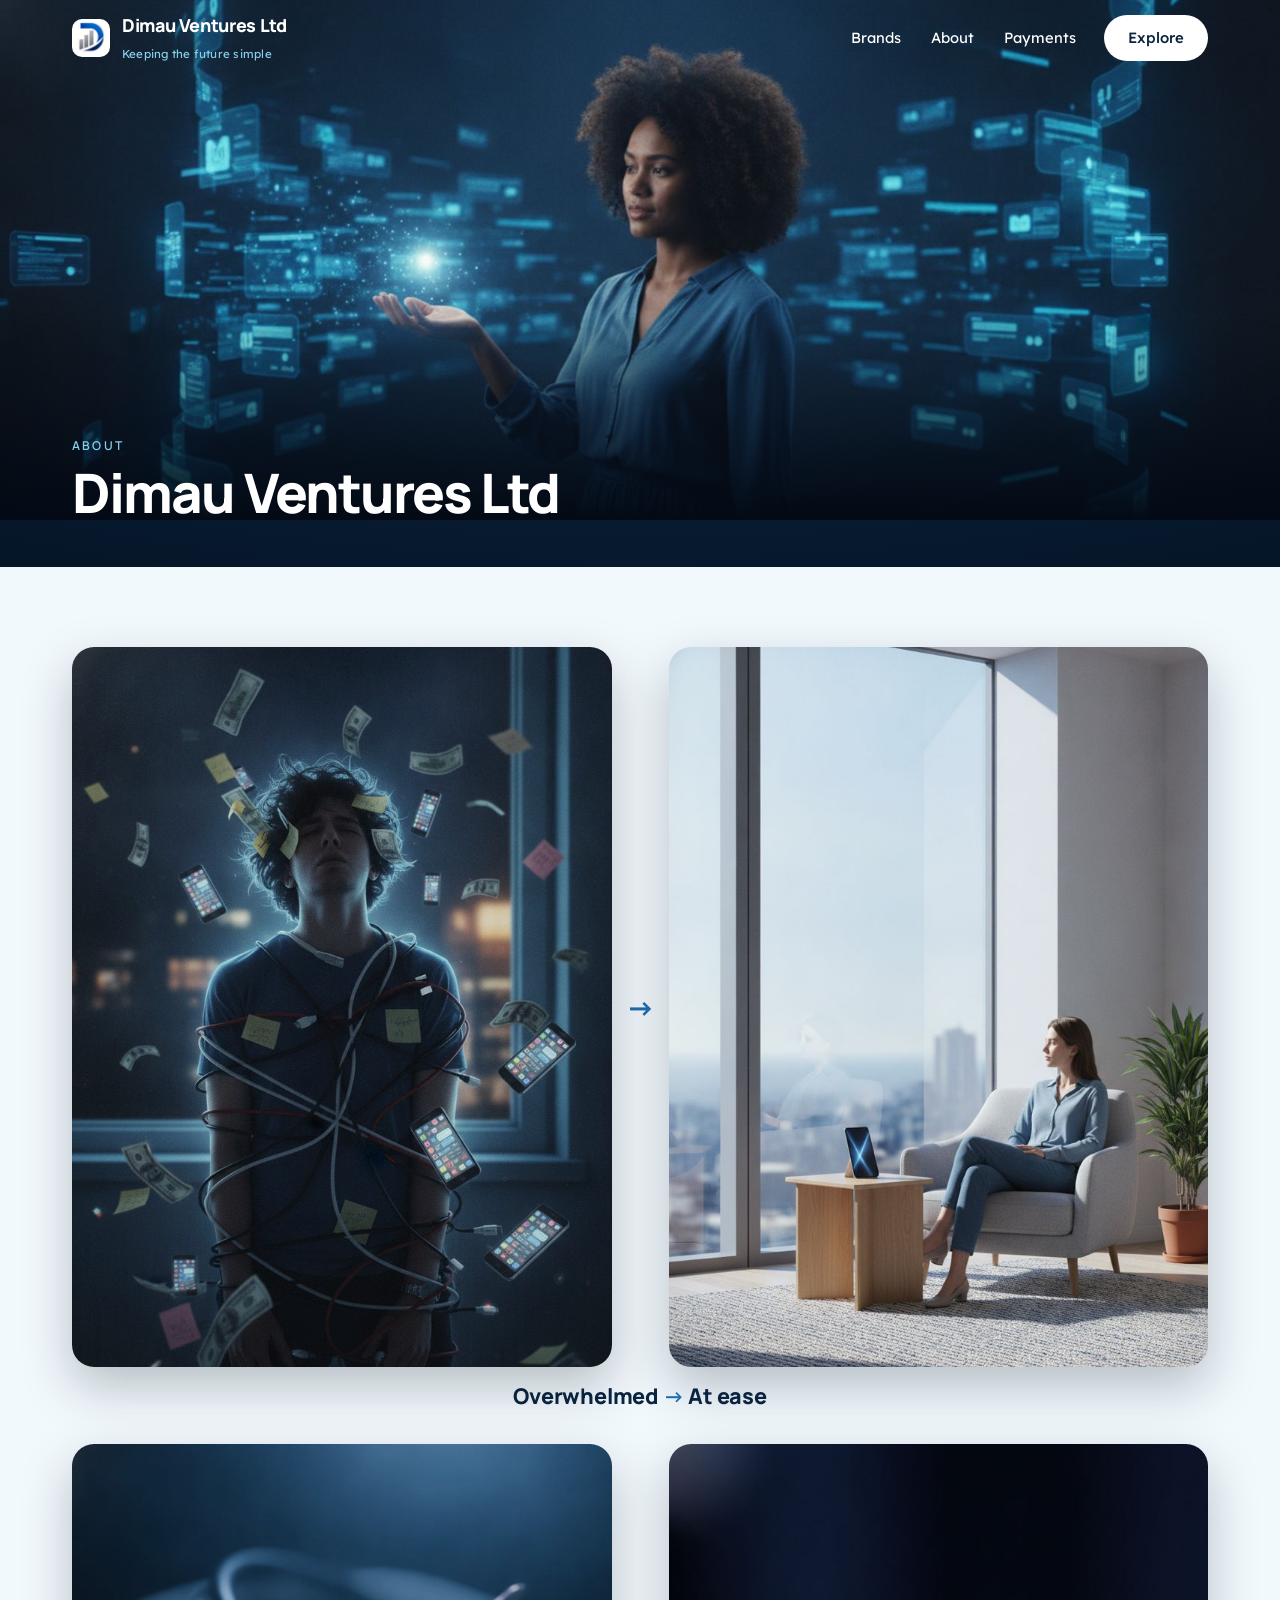
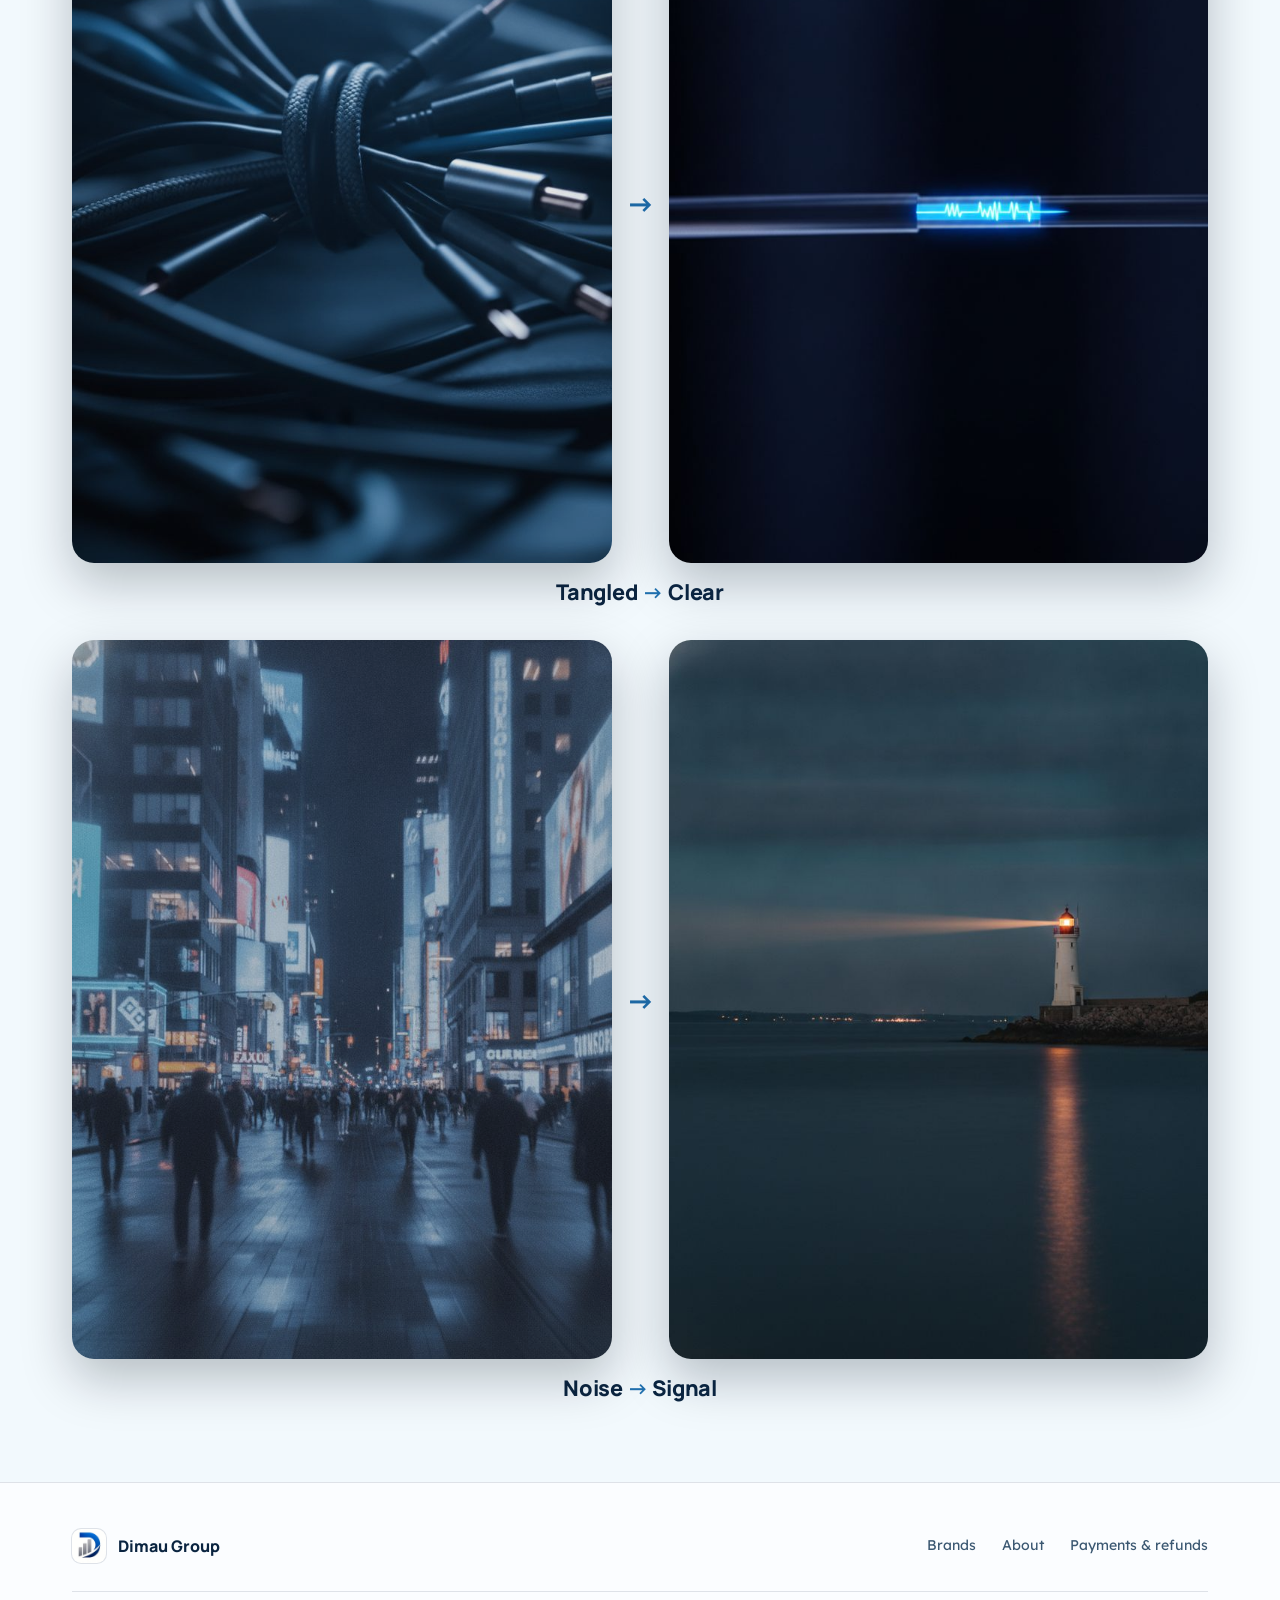
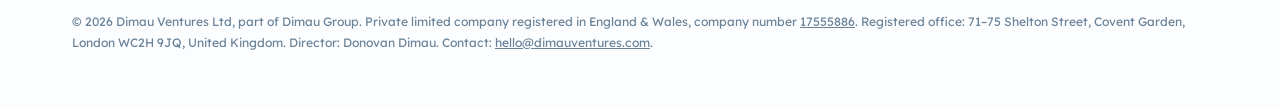
==== about.html @ 3e44c08e "Real photo/video visuals across the site Co-Authored-By: Claude Opus 5.5 <noreply@anthropic.com> Cla" ====
<!doctype html>
<html lang="en-GB">
<head>
<meta charset="utf-8">
<meta name="viewport" content="width=device-width, initial-scale=1">
<title>About — Dimau Ventures Ltd</title>
<meta name="description" content="Dimau Ventures Ltd is the UK operating company of Dimau Group. It publishes the group's digital brands, manages their UK payments and holds its UK partnerships.">
<link rel="icon" href="/dimau-logo.png">
<link rel="canonical" href="https://dimauventures.com/about">
<meta property="og:title" content="Dimau Ventures Ltd — Keeping the future simple">
<meta property="og:description" content="The UK operating company of Dimau Group: publishing, payments and partnerships.">
<meta property="og:type" content="website">
<meta property="og:site_name" content="Dimau Ventures Ltd">
<meta property="og:url" content="https://dimauventures.com/about">
<meta property="og:image" content="https://dimauventures.com/og-dimau-ventures-premium-20261103.jpg">
<meta property="og:image:type" content="image/jpeg">
<meta property="og:image:width" content="1200">
<meta property="og:image:height" content="630">
<meta property="og:image:alt" content="Dimau Ventures Ltd: money and planning tools for UK service personnel and the Pacific community">
<meta name="twitter:card" content="summary_large_image">
<meta name="twitter:title" content="Dimau Ventures Ltd — Keeping the future simple">
<meta name="twitter:description" content="The UK operating company of Dimau Group: publishing, payments and partnerships.">
<meta name="twitter:image" content="https://dimauventures.com/og-dimau-ventures-premium-20261103.jpg">
<meta name="twitter:image:alt" content="Dimau Ventures Ltd: money and planning tools for UK service personnel and the Pacific community">
<meta name="theme-color" content="#C9E9F7">
<link rel="preconnect" href="https://fonts.googleapis.com">
<link rel="preconnect" href="https://fonts.gstatic.com" crossorigin>
<link href="https://fonts.googleapis.com/css2?family=Manrope:wght@600;700;800&family=Lexend:wght@300;400;500&display=swap" rel="stylesheet">
<script type="application/ld+json">{"@context":"https://schema.org","@type":"Organization","name":"Dimau Ventures Ltd","url":"https://dimauventures.com/","logo":"https://dimauventures.com/dimau-logo.png","email":"hello@dimauventures.com","identifier":"17555886","address":{"@type":"PostalAddress","streetAddress":"71–75 Shelton Street, Covent Garden","addressLocality":"London","postalCode":"WC2H 9JQ","addressCountry":"GB"},"parentOrganization":{"@type":"Organization","name":"Dimau Group","url":"https://dimau-fintech.com/"}}</script>
<style>
:root{--ink:#0A2440;--ink2:#3B5872;--ink3:#6A8399;--sky:#87CEEB;--sky2:#CDEBF8;--mist:#F2F9FD;--blue:#1F6FAE;--rule:rgba(10,36,64,.12)}
*{box-sizing:border-box}
html{scroll-behavior:smooth;scroll-padding-top:84px}
body{margin:0;background:#FBFDFF;color:var(--ink);font:400 1.02rem/1.7 Lexend,system-ui,sans-serif;-webkit-font-smoothing:antialiased}
h1,h2,h3{font-family:Manrope,system-ui,sans-serif;margin:0;color:var(--ink)}
p{margin:0}
a{color:inherit}
.w{max-width:1200px;margin:0 auto;padding:0 32px}
/* header */
.hd{position:sticky;top:0;z-index:30;background:rgba(251,253,255,.82);backdrop-filter:saturate(1.4) blur(14px);-webkit-backdrop-filter:saturate(1.4) blur(14px);border-bottom:1px solid transparent;transition:border-color .2s}
.hd.s{border-bottom-color:var(--rule)}
.hd .w{display:flex;align-items:center;height:76px;gap:28px}
.lg{display:flex;align-items:center;gap:12px;text-decoration:none;margin-right:auto}
.lg img{width:38px;height:38px;border-radius:10px;background:#fff;box-shadow:0 0 0 1px var(--rule)}
.lg b{font:800 1.12rem/1 Manrope,sans-serif;letter-spacing:-.02em}
.lg span{display:block;font-size:.72rem;color:var(--ink3);letter-spacing:.02em;margin-top:3px}
.nv{display:flex;gap:30px}
.nv a{text-decoration:none;font-size:.92rem;color:var(--ink2)}
.nv a:hover{color:var(--ink)}
.bt{display:inline-flex;align-items:center;gap:10px;min-height:46px;padding:0 24px;border-radius:999px;background:var(--ink);color:#fff;text-decoration:none;font-size:.93rem;font-weight:500;transition:background .2s}
.bt:hover{background:var(--blue)}
.bt.l{background:transparent;color:var(--ink);box-shadow:inset 0 0 0 1px rgba(10,36,64,.25)}
.bt.l:hover{background:#fff;box-shadow:inset 0 0 0 1px var(--ink)}
.ar{font-family:Manrope,sans-serif}
/* hero */
.hero{position:relative;overflow:hidden;background:linear-gradient(180deg,#9AD6EF 0%,#C9E9F7 48%,#FBFDFF 100%);margin-top:-77px;padding-top:77px}
.hero::after{content:"";position:absolute;inset:auto -10% -40% 40%;height:90%;background:radial-gradient(closest-side,rgba(255,255,255,.75),transparent);pointer-events:none}
.hero .w{position:relative;z-index:1;padding-top:110px;padding-bottom:70px}
.ey{font:600 .76rem/1 Manrope,sans-serif;letter-spacing:.18em;text-transform:uppercase;color:var(--blue)}
.hero h1{font-size:clamp(2.9rem,7.2vw,6.2rem);line-height:.97;font-weight:800;letter-spacing:-.045em;max-width:12ch;margin:26px 0 30px}
.hero h1 span{color:var(--blue)}
.hero .ld{font-size:clamp(1.08rem,1.6vw,1.3rem);line-height:1.6;color:var(--ink2);max-width:600px}
.hero .ac{display:flex;gap:14px;flex-wrap:wrap;margin-top:40px}
.kf{display:grid;grid-template-columns:repeat(4,1fr);margin-top:96px;border-top:1px solid rgba(10,36,64,.18)}
.kf div{padding:22px 24px 0 0}
.kf dt{font:600 .7rem/1 Manrope,sans-serif;letter-spacing:.16em;text-transform:uppercase;color:var(--ink3);margin-bottom:10px}
.kf dd{margin:0;font-size:.98rem}
.kf a{text-decoration:none;border-bottom:1px solid rgba(10,36,64,.25)}
/* sections */
.sec{padding:120px 0}
.sec.alt{background:var(--mist)}
.sh{display:grid;grid-template-columns:280px 1fr;gap:40px;margin-bottom:60px}
.sh h2{font-size:clamp(2rem,4vw,3.3rem);line-height:1.04;letter-spacing:-.035em;font-weight:800;max-width:16ch}
.sh p{color:var(--ink2);max-width:560px;margin-top:20px;font-size:1.06rem}
/* brands */
.br{list-style:none;margin:0;padding:0;border-top:1px solid var(--rule)}
.br li{border-bottom:1px solid var(--rule)}
.br a,.br .r{display:grid;grid-template-columns:280px 1fr 200px 120px;gap:40px;align-items:baseline;padding:34px 0;text-decoration:none;transition:padding .25s}
.br a:hover{padding-left:14px}
.br a:hover h3{color:var(--blue)}
.br .n{font:600 .78rem Manrope,sans-serif;letter-spacing:.14em;color:var(--ink3)}
.br h3{font-size:clamp(1.3rem,2.2vw,1.75rem);font-weight:700;letter-spacing:-.025em;line-height:1.15;transition:color .2s}
.br p{color:var(--ink2)}
.br .tg{font-size:.84rem;color:var(--ink3)}
.br .go{text-align:right;font-size:.88rem;color:var(--ink)}
.br .r .go{color:var(--ink3)}
.br .nm{display:flex;gap:18px;align-items:baseline}
/* pillars */
.pl{display:grid;grid-template-columns:repeat(3,1fr);gap:48px}
.pl div{border-top:2px solid var(--ink);padding-top:26px}
.pl .n{font:600 .76rem Manrope,sans-serif;letter-spacing:.14em;color:var(--blue)}
.pl h3{font-size:1.45rem;letter-spacing:-.02em;margin:14px 0 12px}
.pl p{color:var(--ink2)}
/* structure */
.st{display:grid;grid-template-columns:1fr auto 1fr auto 1fr;align-items:stretch;gap:0}
.nd{background:#fff;border:1px solid var(--rule);border-radius:18px;padding:30px}
.nd.on{background:var(--ink);border-color:var(--ink)}
.nd.on *{color:#fff}
.nd.on small{color:var(--sky)}
.nd small{display:block;font:600 .7rem Manrope,sans-serif;letter-spacing:.16em;text-transform:uppercase;color:var(--ink3);margin-bottom:12px}
.nd h3{font-size:1.3rem;letter-spacing:-.02em;margin-bottom:8px}
.nd p{font-size:.93rem;color:var(--ink2)}
.ln{width:56px;position:relative}
.ln::before{content:"";position:absolute;left:8px;right:8px;top:50%;border-top:1px solid rgba(10,36,64,.3)}
.ln::after{content:"";position:absolute;right:8px;top:calc(50% - 4px);border:4px solid transparent;border-left-color:rgba(10,36,64,.45);border-right:0}
/* company */
.co{display:grid;grid-template-columns:repeat(3,1fr);border-top:1px solid var(--rule);margin:0}
.co div{padding:28px 30px 28px 0;border-bottom:1px solid var(--rule)}
.co dt{font:600 .7rem/1 Manrope,sans-serif;letter-spacing:.16em;text-transform:uppercase;color:var(--ink3);margin-bottom:12px}
.co dd{margin:0;font-size:1.02rem}
.co a{text-decoration:none;border-bottom:1px solid rgba(10,36,64,.25)}
/* contact */
.ct{padding:130px 0;background:linear-gradient(180deg,#FBFDFF,#D8EFFA)}
.ct h2{font-size:clamp(2.3rem,5.4vw,4.6rem);line-height:1;letter-spacing:-.045em;font-weight:800;max-width:14ch}
.ct p{color:var(--ink2);max-width:560px;margin:26px 0 40px;font-size:1.08rem}
.ct .ml{font:700 clamp(1.3rem,2.6vw,2rem) Manrope,sans-serif;letter-spacing:-.02em;text-decoration:none;border-bottom:2px solid var(--sky);padding-bottom:4px}
.ct .ml:hover{border-color:var(--blue);color:var(--blue)}
/* footer */
.ft{background:#FBFDFF;border-top:1px solid var(--rule);padding:46px 0 54px;font-size:.88rem;color:var(--ink3)}
.ft .tp{display:flex;align-items:center;gap:20px;flex-wrap:wrap;margin-bottom:28px}
.ft .gp{display:flex;align-items:center;gap:12px;text-decoration:none;margin-right:auto;color:var(--ink)}
.ft .gp img{width:34px;height:34px;border-radius:9px;box-shadow:0 0 0 1px var(--rule);background:#fff}
.ft .gp b{font:800 1rem Manrope,sans-serif}
.ft nav{display:flex;gap:26px;flex-wrap:wrap}
.ft nav a{text-decoration:none;color:var(--ink2)}
.ft nav a:hover{color:var(--ink)}
.dimau-group-foot{display:none!important}
@media(max-width:1000px){.br a,.br .r{grid-template-columns:1fr 1fr;gap:10px 30px}.br .go{text-align:left}.sh{grid-template-columns:1fr;gap:6px}.st{grid-template-columns:1fr}.ln{width:auto;height:34px}.ln::before{left:50%;right:auto;top:6px;bottom:6px;border-top:0;border-left:1px solid rgba(10,36,64,.3)}.ln::after{display:none}}
@media(max-width:820px){.nv{display:none}.kf{grid-template-columns:1fr 1fr}.kf div{padding-bottom:20px}.pl{grid-template-columns:1fr;gap:36px}.co{grid-template-columns:1fr 1fr}}
@media(max-width:560px){.w{padding:0 22px}.lg span{display:none}.hd .bt{padding:0 18px}.hero .w{padding-top:70px;padding-bottom:50px}.kf{margin-top:60px}.sec{padding:80px 0}.br a,.br .r{grid-template-columns:1fr;padding:26px 0}.br .tg{display:none}.co{grid-template-columns:1fr}.ct{padding:90px 0}}
@media(prefers-reduced-motion:reduce){*{transition:none!important;scroll-behavior:auto!important}}

.hd .lg span{color:var(--ink3)}
/* visual hero */
.vis{position:relative;height:min(78vh,760px);min-height:480px;margin-top:-77px;background:radial-gradient(120% 90% at 50% 40%,#0E3156 0%,#071B31 55%,#04101F 100%);overflow:hidden}
.vis canvas{position:absolute;inset:0;width:100%;height:100%;display:block}
.vis .ov{position:absolute;left:0;right:0;bottom:0;z-index:2;padding-bottom:56px}
.vis .ov .w{display:flex;align-items:flex-end;justify-content:space-between;gap:24px;flex-wrap:wrap}
.vis .ey{color:var(--sky)}
.vis h1{color:#fff;font-size:clamp(1.9rem,3.6vw,2.75rem);font-weight:800;letter-spacing:-.035em;line-height:1.05;margin-top:12px}
.vis .bt{background:#fff;color:var(--ink)}
.vis .bt:hover{background:var(--sky)}
.hd.dk:not(.s){background:transparent;backdrop-filter:none;-webkit-backdrop-filter:none}
.hd.dk:not(.s) .lg b,.hd.dk:not(.s) .nv a{color:#fff}
.hd.dk:not(.s) .lg span{color:var(--sky)}
.hd.dk:not(.s) .bt{background:#fff;color:var(--ink)}
/* brand strip */
.bs{padding:90px 0 100px}
.bs .top{display:flex;justify-content:space-between;align-items:baseline;gap:20px;margin-bottom:34px;flex-wrap:wrap}
.bs h2{font-size:clamp(1.6rem,2.8vw,2.2rem);letter-spacing:-.03em;font-weight:800}
.bs .top a{font-size:.9rem;text-decoration:none;border-bottom:1px solid rgba(10,36,64,.25)}
.bg{display:grid;grid-template-columns:repeat(3,1fr);border-top:1px solid var(--rule);border-left:1px solid var(--rule)}
.bg a,.bg div{display:flex;justify-content:space-between;align-items:baseline;gap:14px;padding:30px 28px;border-right:1px solid var(--rule);border-bottom:1px solid var(--rule);text-decoration:none;transition:background .2s}
.bg a:hover{background:var(--mist)}
.bg a:hover b{color:var(--blue)}
.bg b{font:700 1.2rem/1.2 Manrope,sans-serif;letter-spacing:-.02em;transition:color .2s}
.bg small{display:block;font-size:.8rem;color:var(--ink3);margin-top:6px}
.bg i{font-style:normal;font-size:.9rem;color:var(--ink3)}
.ft .co2{font-size:.76rem;line-height:1.7;color:var(--ink3);border-top:1px solid var(--rule);padding-top:20px}
.ft .co2 a{color:inherit}
.pg{padding:150px 0 30px;background:linear-gradient(180deg,#C9E9F7,#FBFDFF)}
.pg h1{font-size:clamp(2.2rem,5vw,3.6rem);letter-spacing:-.04em;font-weight:800;margin-top:16px}
@media(max-width:820px){.bg{grid-template-columns:1fr 1fr}}
@media(max-width:560px){.bg{grid-template-columns:1fr}.bg a,.bg div{padding:22px 20px}.vis .ov{padding-bottom:36px}.bs{padding:64px 0 70px}.pg{padding:120px 0 20px}}

.vis.ab{height:auto;min-height:0;padding:0}
.vis.ab .gl{opacity:1!important;position:absolute;left:0;right:0;top:0;height:min(58vh,520px)}.vis.ab .gl canvas{position:absolute;inset:0;width:100%;height:100%}.vis.ab .gl::after{content:"";position:absolute;inset:auto 0 0 0;height:40%;background:linear-gradient(180deg,rgba(3,10,21,0),#030a15)}
.vis.ab .ov{position:relative;padding:min(50vh,440px) 0 46px}
.vis.ab h1{font-size:clamp(2.2rem,5vw,3.4rem)}
.abl{color:#cfe9f6;max-width:620px;margin-top:14px;font-size:1.05rem}
.pi{display:grid;place-items:center;width:52px;height:52px;border-radius:16px;background:radial-gradient(circle at 30% 30%,#123a63,#071b31);color:#87CEEB;box-shadow:0 0 0 1px rgba(135,206,235,.35),0 0 26px rgba(135,206,235,.35);margin-bottom:16px}
.pi svg{width:26px;height:26px}
.sec{padding:80px 0}.sh{margin-bottom:36px}
@media(max-width:560px){.vis.ab .gl{height:420px}.vis.ab .ov{padding:380px 0 34px}.sec{padding:48px 0}.sh{margin-bottom:22px}.sh h2{font-size:1.75rem}.pl{gap:28px}.pl div{padding-top:18px}.pl h3{font-size:1.2rem;margin:8px 0 6px}.co{grid-template-columns:1fr 1fr}.co div{padding:16px 12px 16px 0}.co dd{font-size:.92rem}.ct{padding:56px 0}.ct p{margin:16px 0 22px}.nd{padding:22px}.ln{height:22px}}

.ans{display:grid;grid-template-columns:repeat(3,1fr);gap:24px}
.an{margin:0;background:radial-gradient(120% 100% at 50% 0%,#0E3156,#071B31 60%,#04101F);border-radius:24px;padding:22px 18px 20px;box-shadow:0 0 0 1px rgba(135,206,235,.18),0 20px 50px rgba(4,16,31,.25)}
.an svg{width:100%;height:auto;display:block;overflow:visible}
.an figcaption{text-align:center;color:#fff;font:700 1.15rem Manrope,sans-serif;letter-spacing:-.01em;margin-top:10px}
.an figcaption b{color:#87CEEB;font-weight:700}
.an .dim{opacity:.55}.an .dim *{fill:none;stroke:#5f89a8;stroke-width:2;stroke-linecap:round;stroke-linejoin:round}
.an .dim .nz{fill:#5f89a8;stroke:none;animation:nz 1.2s ease-in-out infinite;transform-box:fill-box;transform-origin:center}
.an .dim .pt{fill:#5f89a8;stroke:none}
.an .sc{stroke-dasharray:14 6;animation:sc 3s linear infinite}
.an .ar{fill:none;stroke:#87CEEB;stroke-width:2.4;stroke-linecap:round;stroke-linejoin:round}
.an .lit *{fill:none;stroke:#87CEEB;stroke-width:3.2;stroke-linecap:round;filter:drop-shadow(0 0 6px rgba(135,206,235,.9))}
.an .lit .dot,.an .lit .pt{fill:#fff;stroke:none}
.an .wave{stroke-dasharray:240;animation:wv 2.6s ease-in-out infinite}
@keyframes nz{0%,100%{transform:scaleY(.3)}50%{transform:scaleY(1)}}
@keyframes sc{to{stroke-dashoffset:-80}}
@keyframes wv{0%{stroke-dashoffset:240}60%,100%{stroke-dashoffset:0}}
.ct p:empty{display:none}.ct .ml{display:inline-block;margin-top:26px}
@media(max-width:820px){.ans{grid-template-columns:1fr;gap:16px}.an{padding:16px 14px 16px}}
@media(prefers-reduced-motion:reduce){.an *{animation:none!important}}

.prs{display:grid;gap:34px}
.pr{margin:0}.pi2{display:grid;grid-template-columns:1fr auto 1fr;align-items:center;gap:14px}
.pi2 img{width:100%;aspect-ratio:3/4;object-fit:cover;border-radius:22px;display:block;box-shadow:0 20px 50px rgba(4,16,31,.25)}
.pi2 img:first-child{filter:saturate(.8) brightness(.9)}
.pi2 i{font-style:normal;font:800 1.8rem Manrope,sans-serif;color:#1F6FAE}
.pr figcaption{text-align:center;font:800 1.35rem Manrope,sans-serif;color:#0A2440;margin-top:14px;letter-spacing:-.01em}.pr figcaption b{color:#1F6FAE}
@media(max-width:560px){.pi2{gap:8px}.pi2 img{border-radius:16px}.pi2 i{font-size:1.2rem}.pr figcaption{font-size:1.1rem;margin-top:10px}.prs{gap:26px}}
</style>
<script async src="https://dimau-ops.vercel.app/api/visit?s=dimau-ventures"></script>
</head>
<body>
<header class="hd dk" id="hd"><div class="w">
 <a class="lg" href="/"><img src="/dimau-logo.png" alt="Dimau logo" width="38" height="38"><div><b>Dimau Ventures Ltd</b><span>Keeping the future simple</span></div></a>
 <nav class="nv" aria-label="Main"><a href="/#brands">Brands</a><a href="/about">About</a><a href="/payments">Payments</a></nav>
 <a class="bt" href="/#brands">Explore</a>
</div></header>
<main>
<section class="vis ab" aria-label="About Dimau Ventures">
 <div class="gl"><img src="/media/hero.jpg" alt="" style="position:absolute;inset:0;width:100%;height:100%;object-fit:cover;object-position:60% 40%"></div>
 <div class="ov"><div class="w"><div><div class="ey">About</div><h1>Dimau Ventures Ltd</h1></div></div></div>
</section>
<section class="sec alt" id="what-we-do"><div class="w">
 <div class="prs"><figure class="pr"><div class="pi2"><img src="/media/chaos.jpg" alt="" loading="lazy"><i>→</i><img src="/media/calm.jpg" alt="" loading="lazy"></div><figcaption>Overwhelmed <b>→</b> At ease</figcaption></figure><figure class="pr"><div class="pi2"><img src="/media/tangled.jpg" alt="" loading="lazy"><i>→</i><img src="/media/clear.jpg" alt="" loading="lazy"></div><figcaption>Tangled <b>→</b> Clear</figcaption></figure><figure class="pr"><div class="pi2"><img src="/media/noise.jpg" alt="" loading="lazy"><i>→</i><img src="/media/signal.jpg" alt="" loading="lazy"></div><figcaption>Noise <b>→</b> Signal</figcaption></figure></div>
</div></section>

</main>

<footer class="ft"><div class="w">
 <div class="tp">
  <a class="gp" href="https://dimau-fintech.com/"><img src="/dimau-logo.png" alt="Dimau logo" width="34" height="34"><b>Dimau Group</b></a>
  <nav aria-label="Footer"><a href="/#brands">Brands</a><a href="/about">About</a><a href="/payments">Payments &amp; refunds</a></nav>
 </div>
 <p class="co2">© <span id="y">2026</span> Dimau Ventures Ltd, part of Dimau Group. Private limited company registered in England &amp; Wales, company number <a href="https://find-and-update.company-information.service.gov.uk/company/17555886" target="_blank" rel="noopener">17555886</a>. Registered office: 71–75 Shelton Street, Covent Garden, London WC2H 9JQ, United Kingdom. Director: Donovan Dimau. Contact: <a href="mailto:hello@dimauventures.com">hello@dimauventures.com</a>.</p>
</div></footer>
<script>document.getElementById('y').textContent=new Date().getFullYear();var h=document.getElementById('hd');addEventListener('scroll',function(){h.classList.toggle('s',scrollY>10)},{passive:true})</script>
<script src="/dimau-pwa.js" data-sw="/sw.js"></script>
<script src="https://fijian-assistant-api.vercel.app/dimau-consistency.js" defer></script>
</body>
</html>
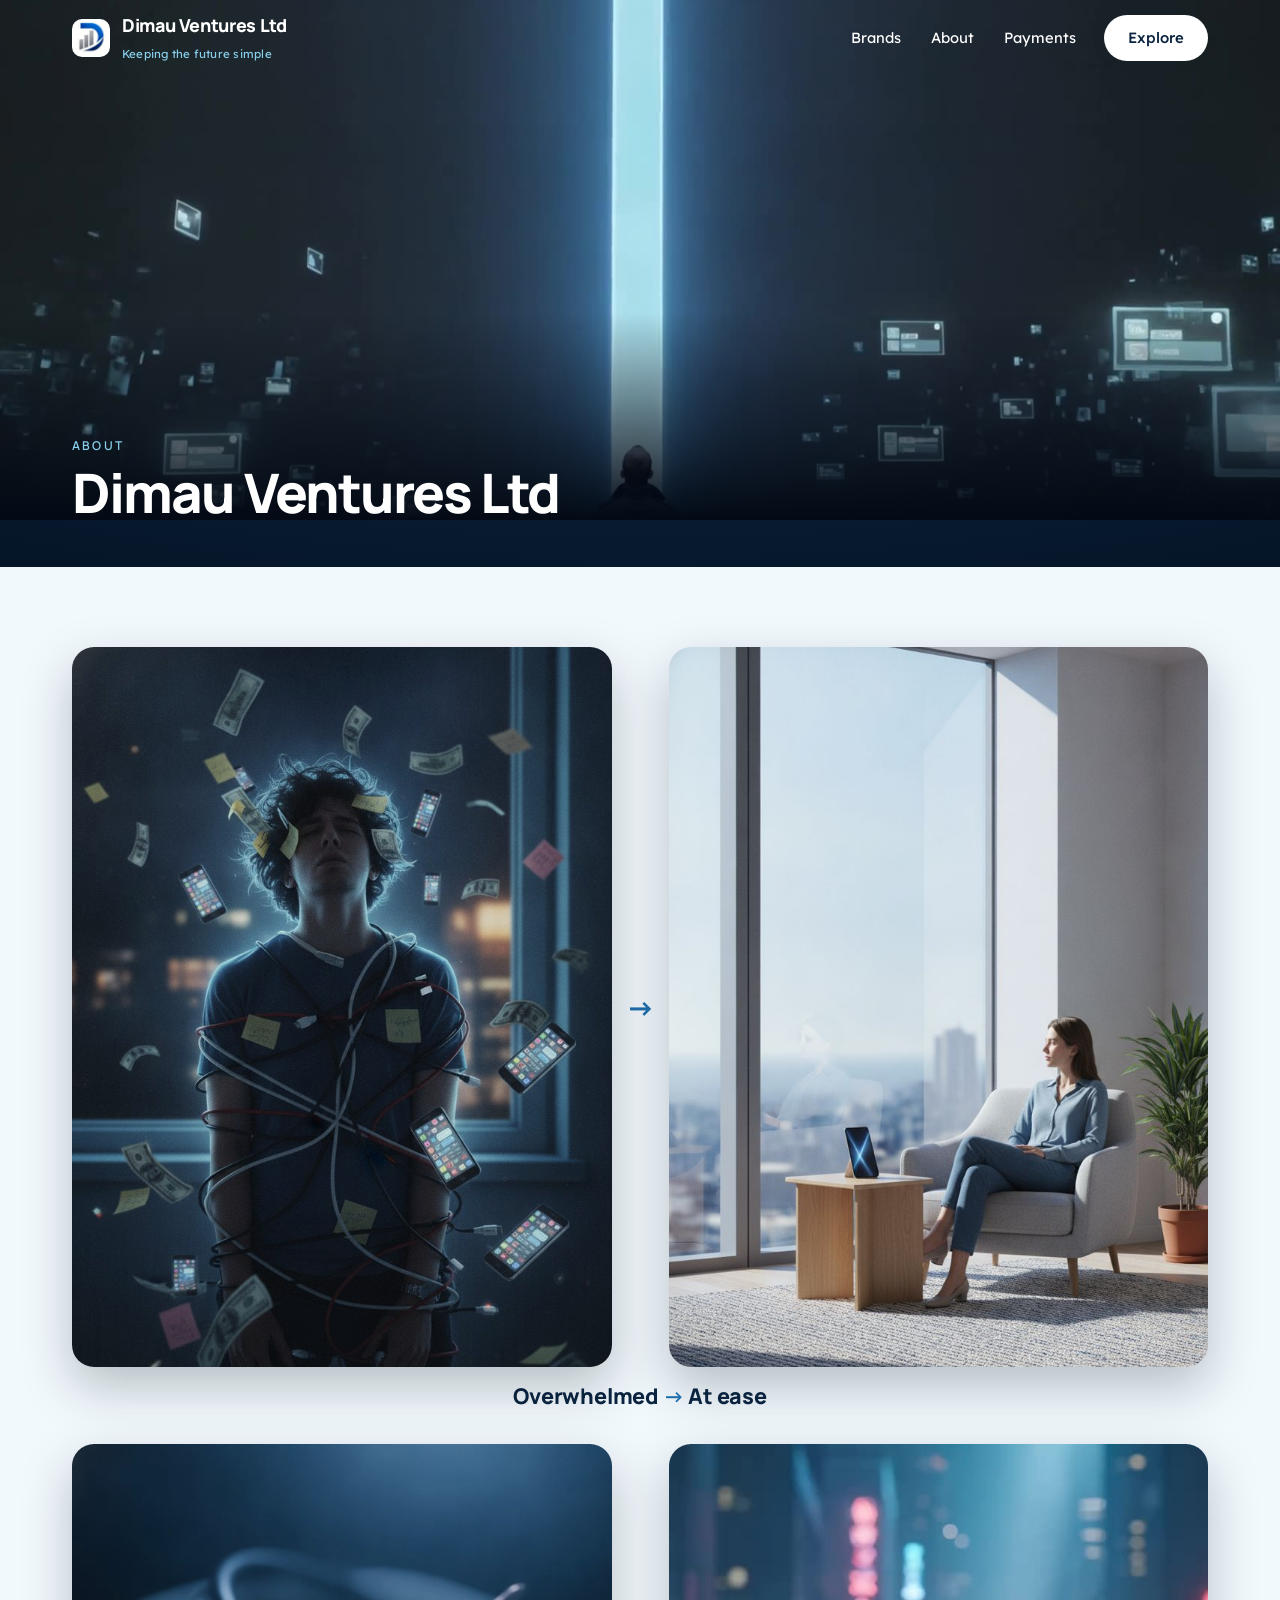
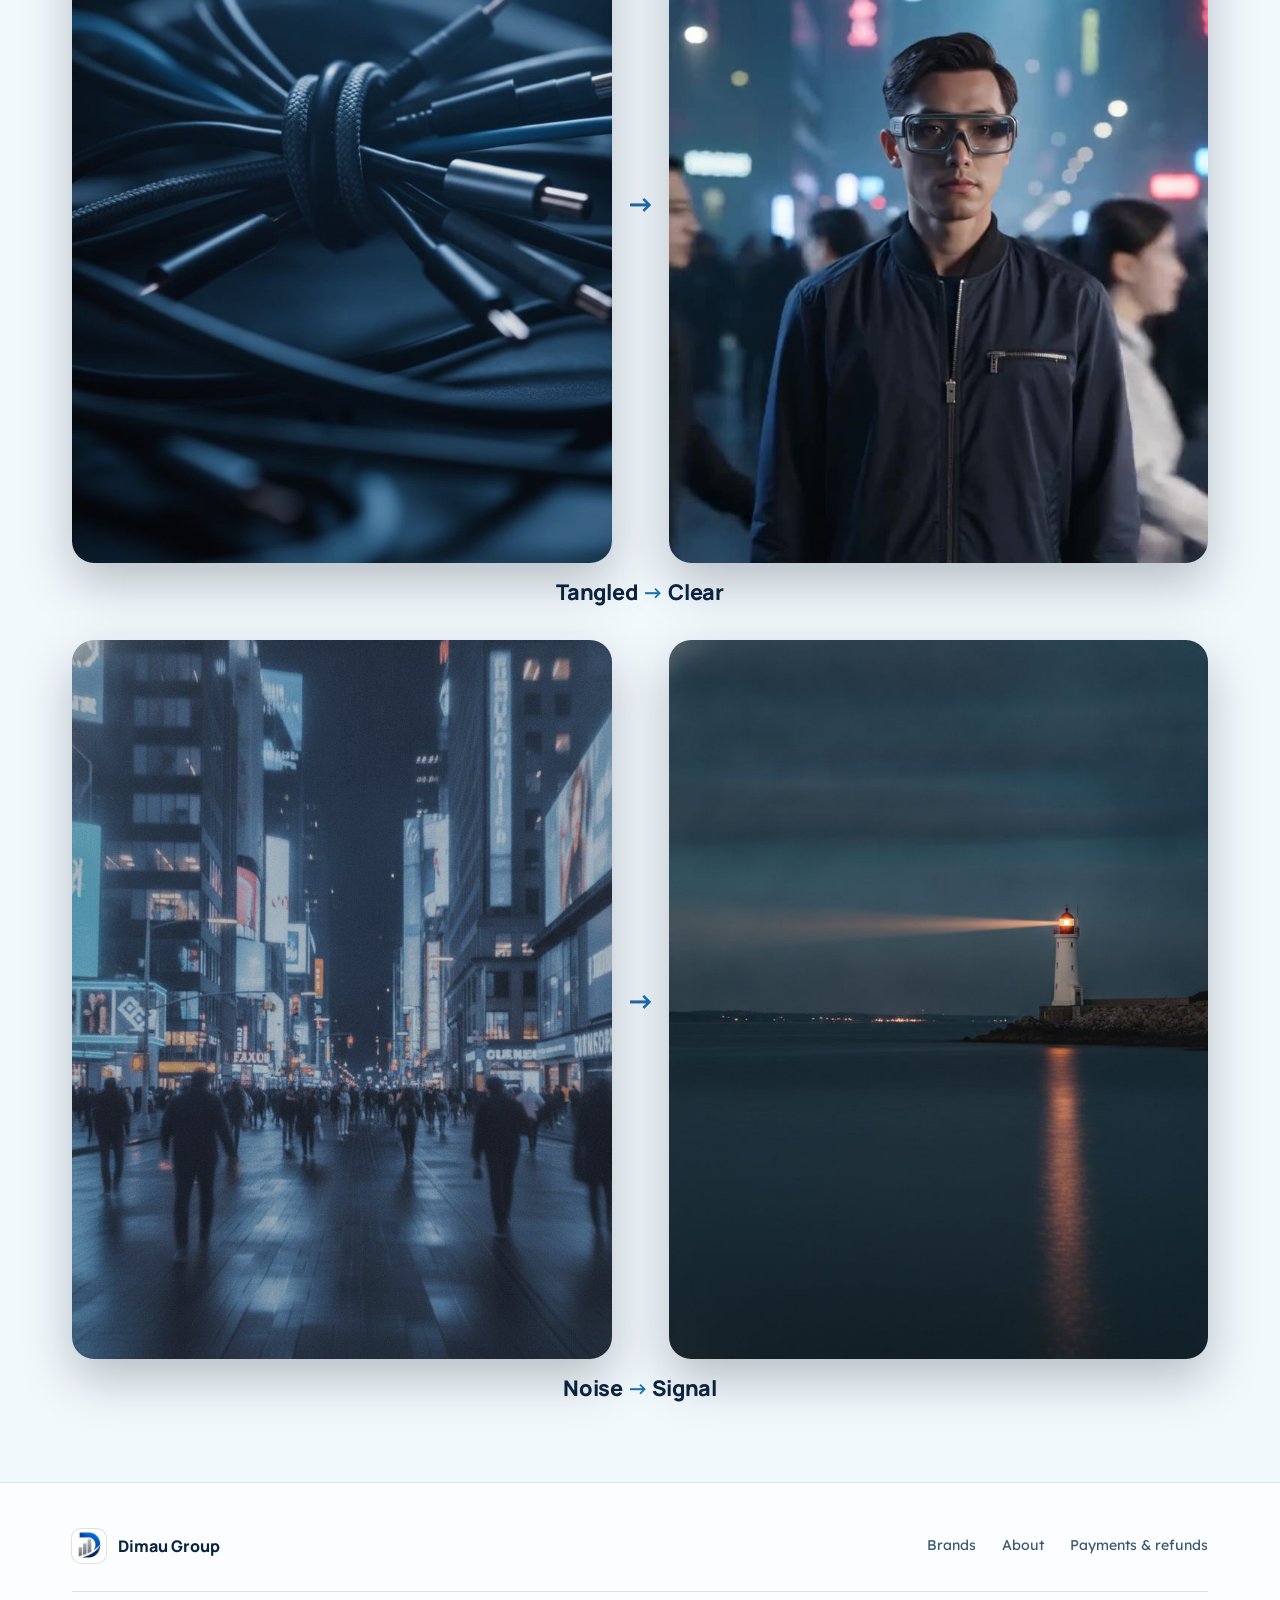
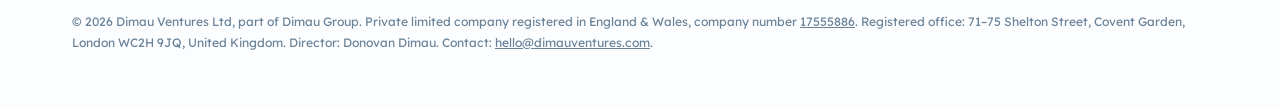
==== commit 81875f97: "Scale whole page with very wide or zoomed-out windows (index, about, payments) Co-Authored-By: Claud" ====
--- a/about.html
+++ b/about.html
@@ -230,5 +230,7 @@
 <script>document.getElementById('y').textContent=new Date().getFullYear();var h=document.getElementById('hd');addEventListener('scroll',function(){h.classList.toggle('s',scrollY>10)},{passive:true})</script>
 <script src="/dimau-pwa.js" data-sw="/sw.js"></script>
 <script src="https://fijian-assistant-api.vercel.app/dimau-consistency.js" defer></script>
+<script>/* Very wide screens (or a zoomed-out browser): scale the header, text and cards up with the window so the page keeps its 1440px proportions instead of shrinking to a strip in the middle. The sphere and video already fill the screen. */
+(function(){var T='.hd,.kx .ov>.w,.sb,.bs,.ft,main>section:not(.kx)';function fit(){var z=innerWidth/1440;z=z>1.1?Math.min(z,6):'';document.querySelectorAll(T).forEach(function(e){e.style.zoom=z})}fit();addEventListener('resize',fit)})();</script>
 </body>
 </html>
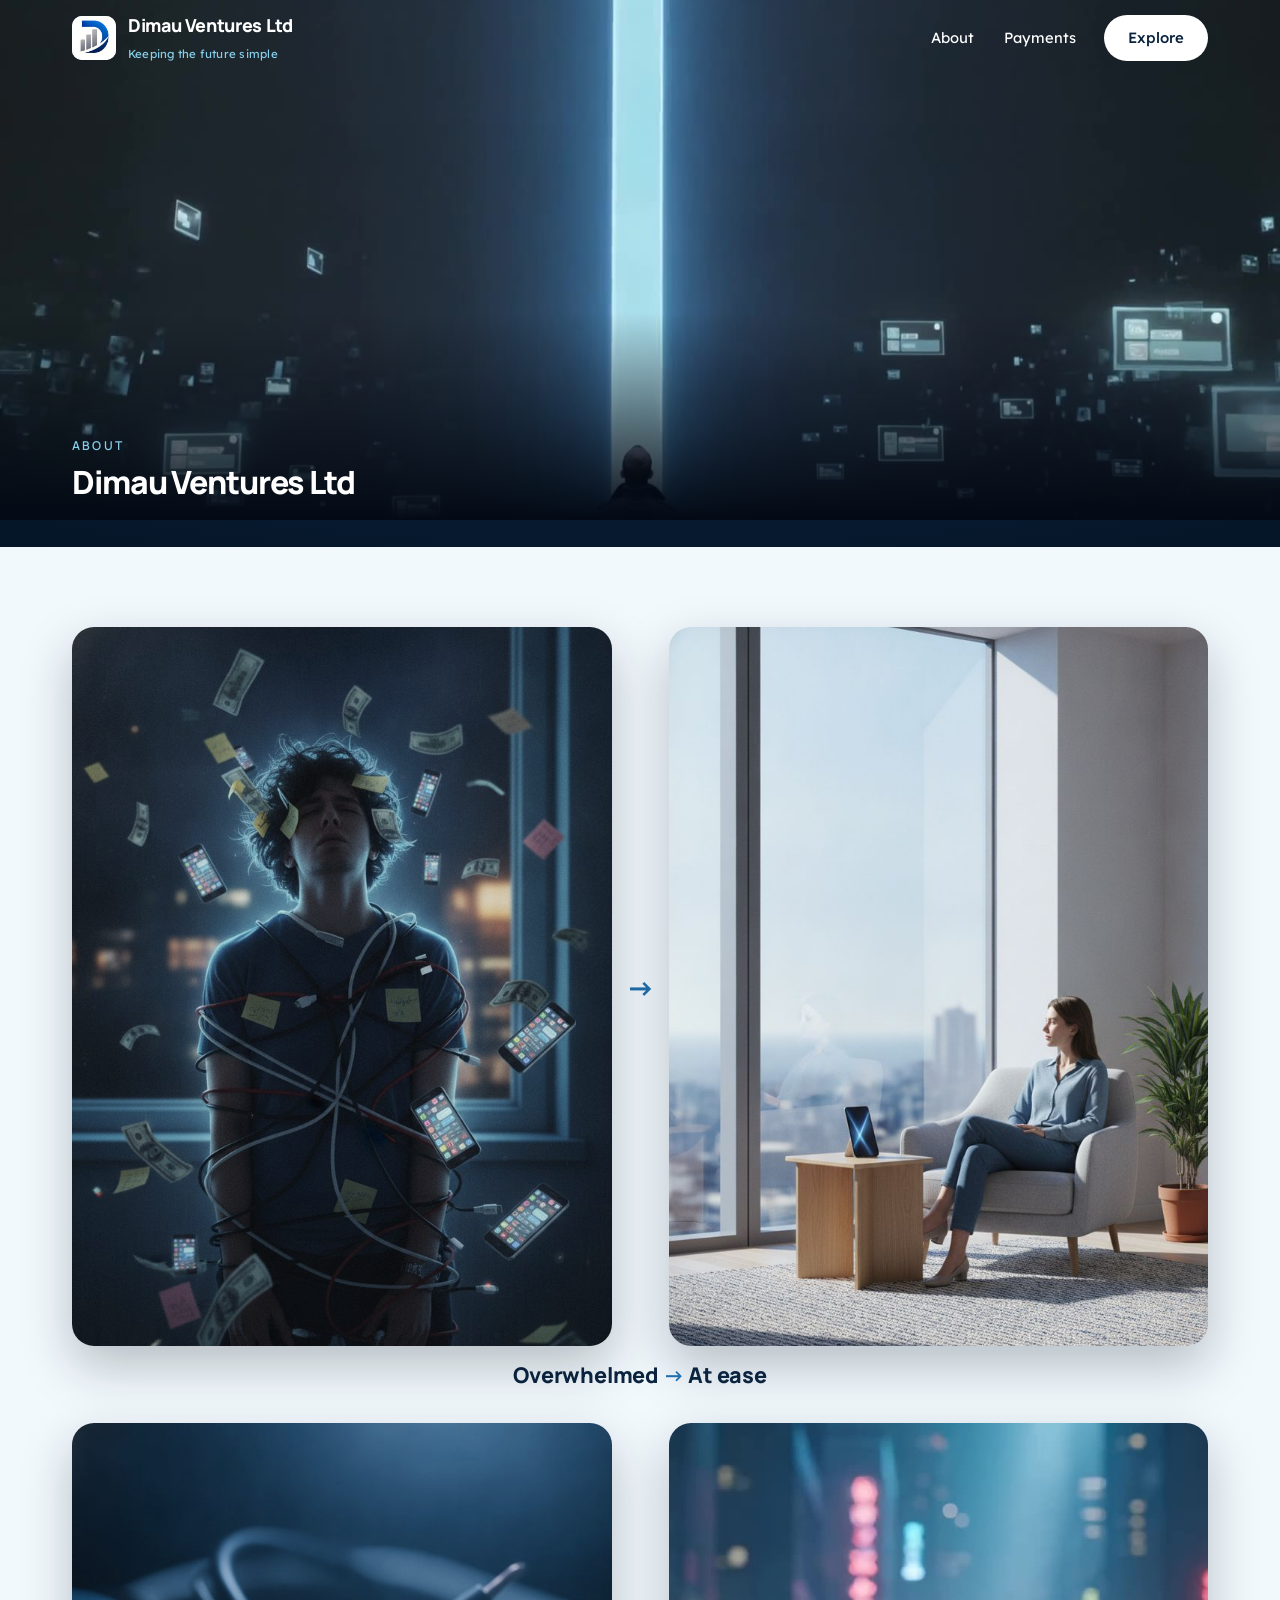
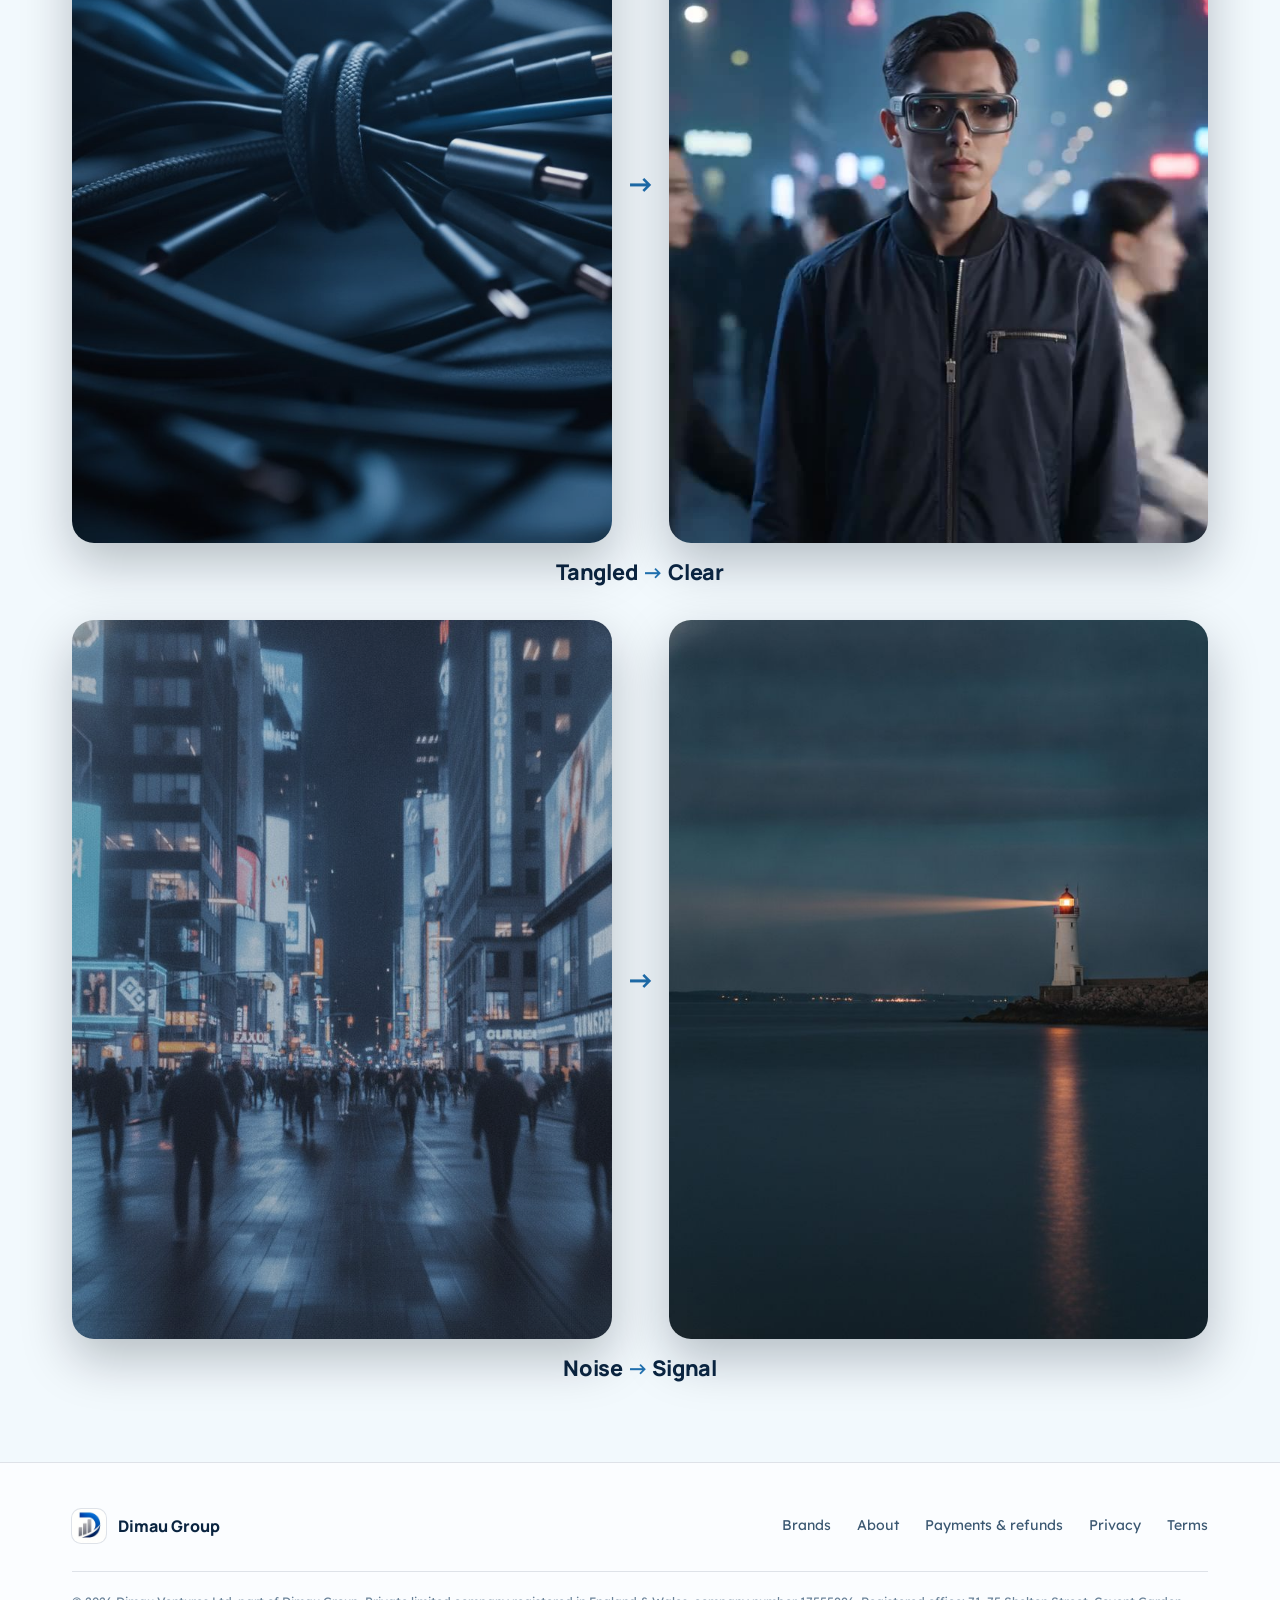
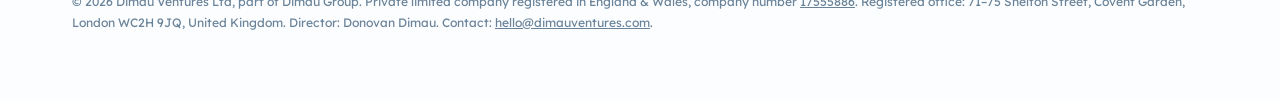
==== commit 71eddde1: "Privacy and terms pages, one site description, self-hosted footer logo script, header and price fixe" ====
--- a/about.html
+++ b/about.html
@@ -4,11 +4,11 @@
 <meta charset="utf-8">
 <meta name="viewport" content="width=device-width, initial-scale=1">
 <title>About — Dimau Ventures Ltd</title>
-<meta name="description" content="Dimau Ventures Ltd is the UK operating company of Dimau Group. It publishes the group's digital brands, manages their UK payments and holds its UK partnerships.">
+<meta name="description" content="Dimau Ventures Ltd – Keeping the future simple. Simple, useful tools for everyday life in a fast-changing tech world.">
 <link rel="icon" href="/dimau-logo.png">
 <link rel="canonical" href="https://dimauventures.com/about">
 <meta property="og:title" content="Dimau Ventures Ltd — Keeping the future simple">
-<meta property="og:description" content="The UK operating company of Dimau Group: publishing, payments and partnerships.">
+<meta property="og:description" content="Dimau Ventures Ltd – Keeping the future simple. Simple, useful tools for everyday life in a fast-changing tech world.">
 <meta property="og:type" content="website">
 <meta property="og:site_name" content="Dimau Ventures Ltd">
 <meta property="og:url" content="https://dimauventures.com/about">
@@ -16,12 +16,12 @@
 <meta property="og:image:type" content="image/jpeg">
 <meta property="og:image:width" content="1200">
 <meta property="og:image:height" content="630">
-<meta property="og:image:alt" content="Dimau Ventures Ltd: money and planning tools for UK service personnel and the Pacific community">
+<meta property="og:image:alt" content="Dimau Ventures Ltd – Keeping the future simple">
 <meta name="twitter:card" content="summary_large_image">
 <meta name="twitter:title" content="Dimau Ventures Ltd — Keeping the future simple">
-<meta name="twitter:description" content="The UK operating company of Dimau Group: publishing, payments and partnerships.">
+<meta name="twitter:description" content="Dimau Ventures Ltd – Keeping the future simple. Simple, useful tools for everyday life in a fast-changing tech world.">
 <meta name="twitter:image" content="https://dimauventures.com/og-dimau-ventures-premium-20261103.jpg">
-<meta name="twitter:image:alt" content="Dimau Ventures Ltd: money and planning tools for UK service personnel and the Pacific community">
+<meta name="twitter:image:alt" content="Dimau Ventures Ltd – Keeping the future simple">
 <meta name="theme-color" content="#C9E9F7">
 <link rel="preconnect" href="https://fonts.googleapis.com">
 <link rel="preconnect" href="https://fonts.gstatic.com" crossorigin>
@@ -206,7 +206,7 @@
 <body>
 <header class="hd dk" id="hd"><div class="w">
  <a class="lg" href="/"><img src="/dimau-logo.png" alt="Dimau logo" width="38" height="38"><div><b>Dimau Ventures Ltd</b><span>Keeping the future simple</span></div></a>
- <nav class="nv" aria-label="Main"><a href="/#brands">Brands</a><a href="/about">About</a><a href="/payments">Payments</a></nav>
+ <nav class="nv" aria-label="Main"><a href="/about">About</a><a href="/payments">Payments</a></nav>
  <a class="bt" href="/#brands">Explore</a>
 </div></header>
 <main>
@@ -223,14 +223,14 @@
 <footer class="ft"><div class="w">
  <div class="tp">
   <a class="gp" href="https://dimau-fintech.com/"><img src="/dimau-logo.png" alt="Dimau logo" width="34" height="34"><b>Dimau Group</b></a>
-  <nav aria-label="Footer"><a href="/#brands">Brands</a><a href="/about">About</a><a href="/payments">Payments &amp; refunds</a></nav>
+  <nav aria-label="Footer"><a href="/#brands">Brands</a><a href="/about">About</a><a href="/payments">Payments &amp; refunds</a><a href="/privacy">Privacy</a><a href="/terms">Terms</a></nav>
  </div>
  <p class="co2">© <span id="y">2026</span> Dimau Ventures Ltd, part of Dimau Group. Private limited company registered in England &amp; Wales, company number <a href="https://find-and-update.company-information.service.gov.uk/company/17555886" target="_blank" rel="noopener">17555886</a>. Registered office: 71–75 Shelton Street, Covent Garden, London WC2H 9JQ, United Kingdom. Director: Donovan Dimau. Contact: <a href="mailto:hello@dimauventures.com">hello@dimauventures.com</a>.</p>
 </div></footer>
 <script>document.getElementById('y').textContent=new Date().getFullYear();var h=document.getElementById('hd');addEventListener('scroll',function(){h.classList.toggle('s',scrollY>10)},{passive:true})</script>
 <script src="/dimau-pwa.js" data-sw="/sw.js"></script>
-<script src="https://fijian-assistant-api.vercel.app/dimau-consistency.js" defer></script>
+<script src="/dimau-consistency.js" defer></script>
 <script>/* Very wide screens (or a zoomed-out browser): scale the header, text and cards up with the window so the page keeps its 1440px proportions instead of shrinking to a strip in the middle. The sphere and video already fill the screen. */
-(function(){var T='.hd,.kx .ov>.w,.sb,.bs,.ft,main>section:not(.kx)';function fit(){var z=innerWidth/1440;z=z>1.1?Math.min(z,6):'';document.querySelectorAll(T).forEach(function(e){e.style.zoom=z})}fit();addEventListener('resize',fit)})();</script>
+(function(){var T='.hd,.kx .ov>.w,.sb,.bs,.ft,main>section:not(.kx)';function fit(){var z=innerWidth/1440;z=z>1.1?Math.min(z,6):'';document.querySelectorAll(T).forEach(function(e){e.style.zoom=z});var m=document.querySelector('main'),f=m&&m.firstElementChild,h=document.getElementById('hd');if(f&&h&&!f.style.zoom)f.style.marginTop=z?(-h.getBoundingClientRect().height)+'px':''}fit();addEventListener('resize',fit)})();</script>
 </body>
 </html>
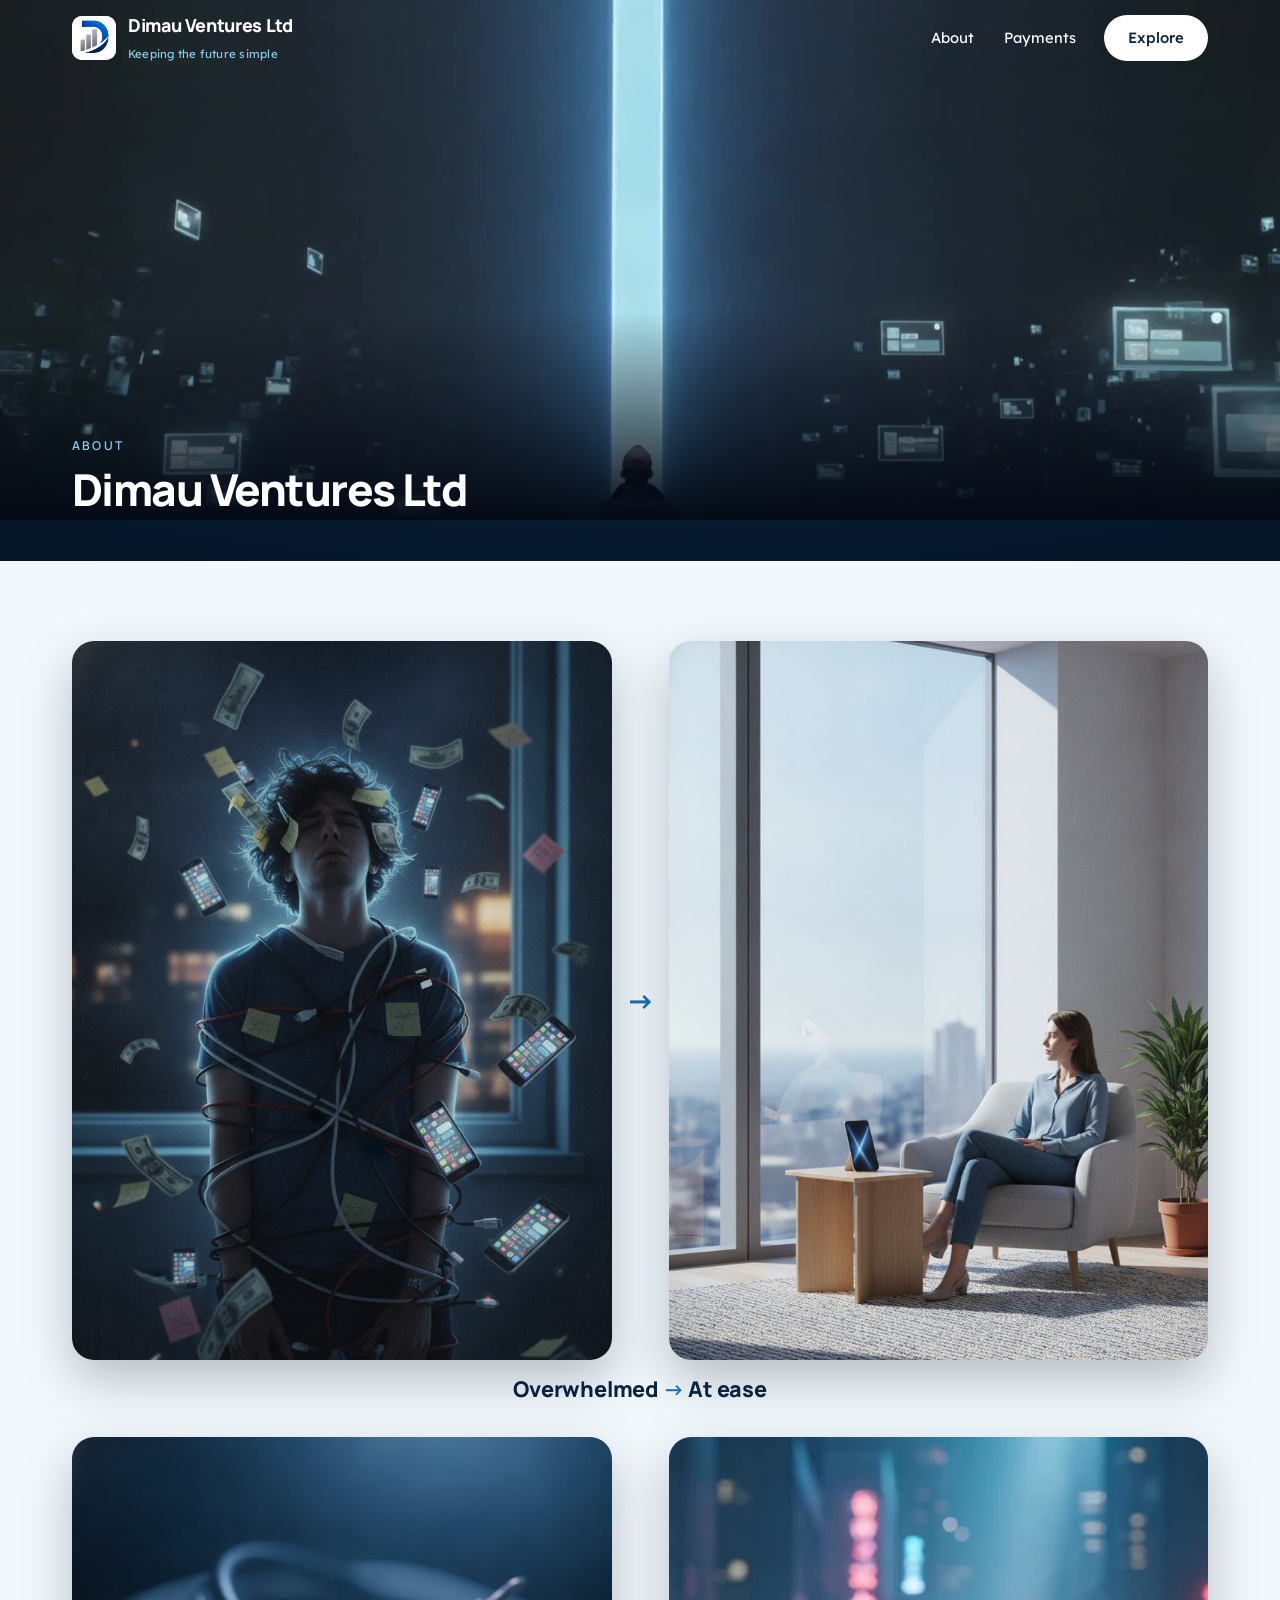
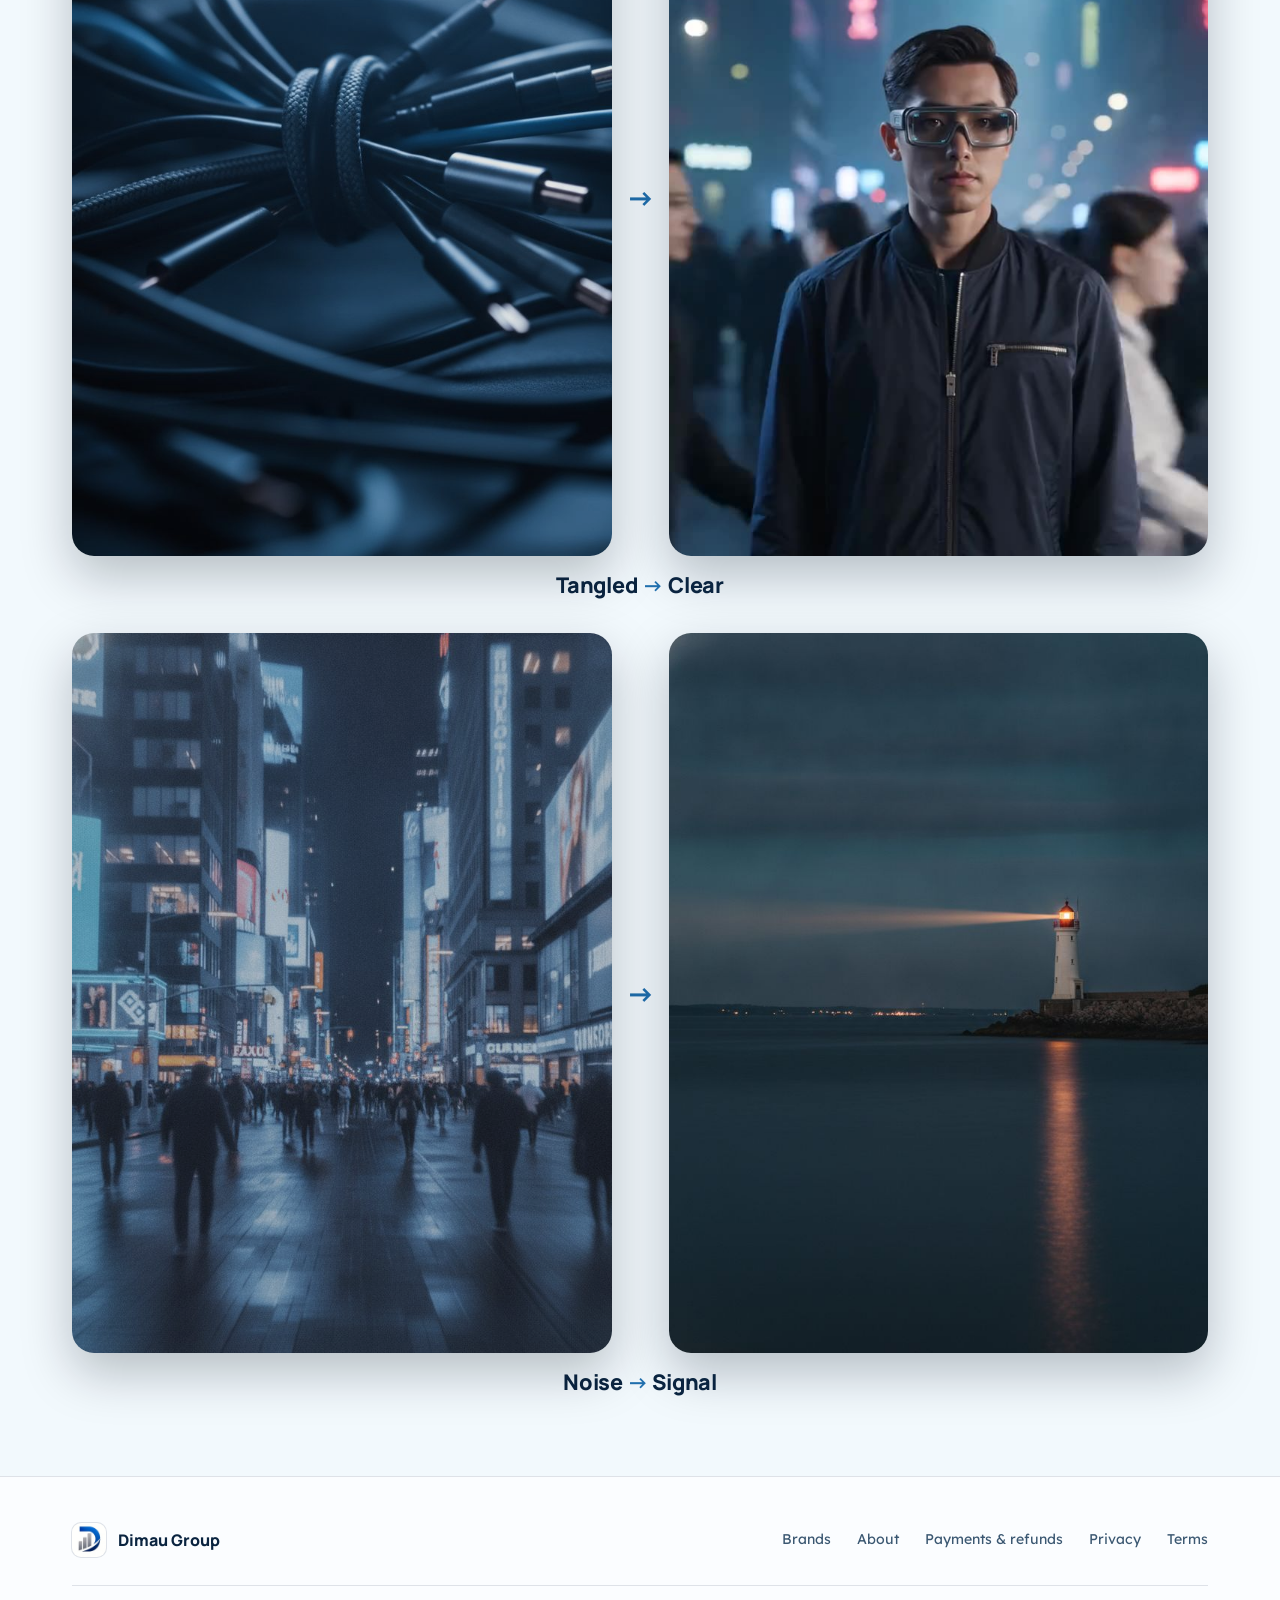
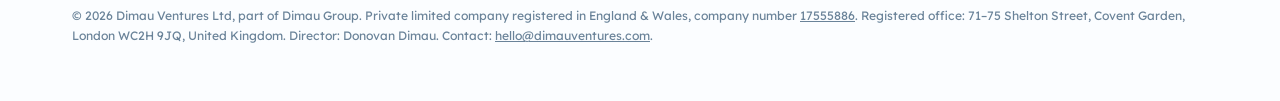
==== commit 4f3867e5: "Add Cloudflare visitor counter (free, privacy-first) Co-Authored-By: Claude Opus 5.5 <noreply@anthro" ====
--- a/about.html
+++ b/about.html
@@ -202,6 +202,7 @@
 @media(max-width:560px){.pi2{gap:8px}.pi2 img{border-radius:16px}.pi2 i{font-size:1.2rem}.pr figcaption{font-size:1.1rem;margin-top:10px}.prs{gap:26px}}
 </style>
 <script async src="https://dimau-ops.vercel.app/api/visit?s=dimau-ventures"></script>
+<script defer src="https://static.cloudflareinsights.com/beacon.min.js" data-cf-beacon='{"token": "12b6f3cef82c43f8a47a496393089c54"}'></script>
 </head>
 <body>
 <header class="hd dk" id="hd"><div class="w">
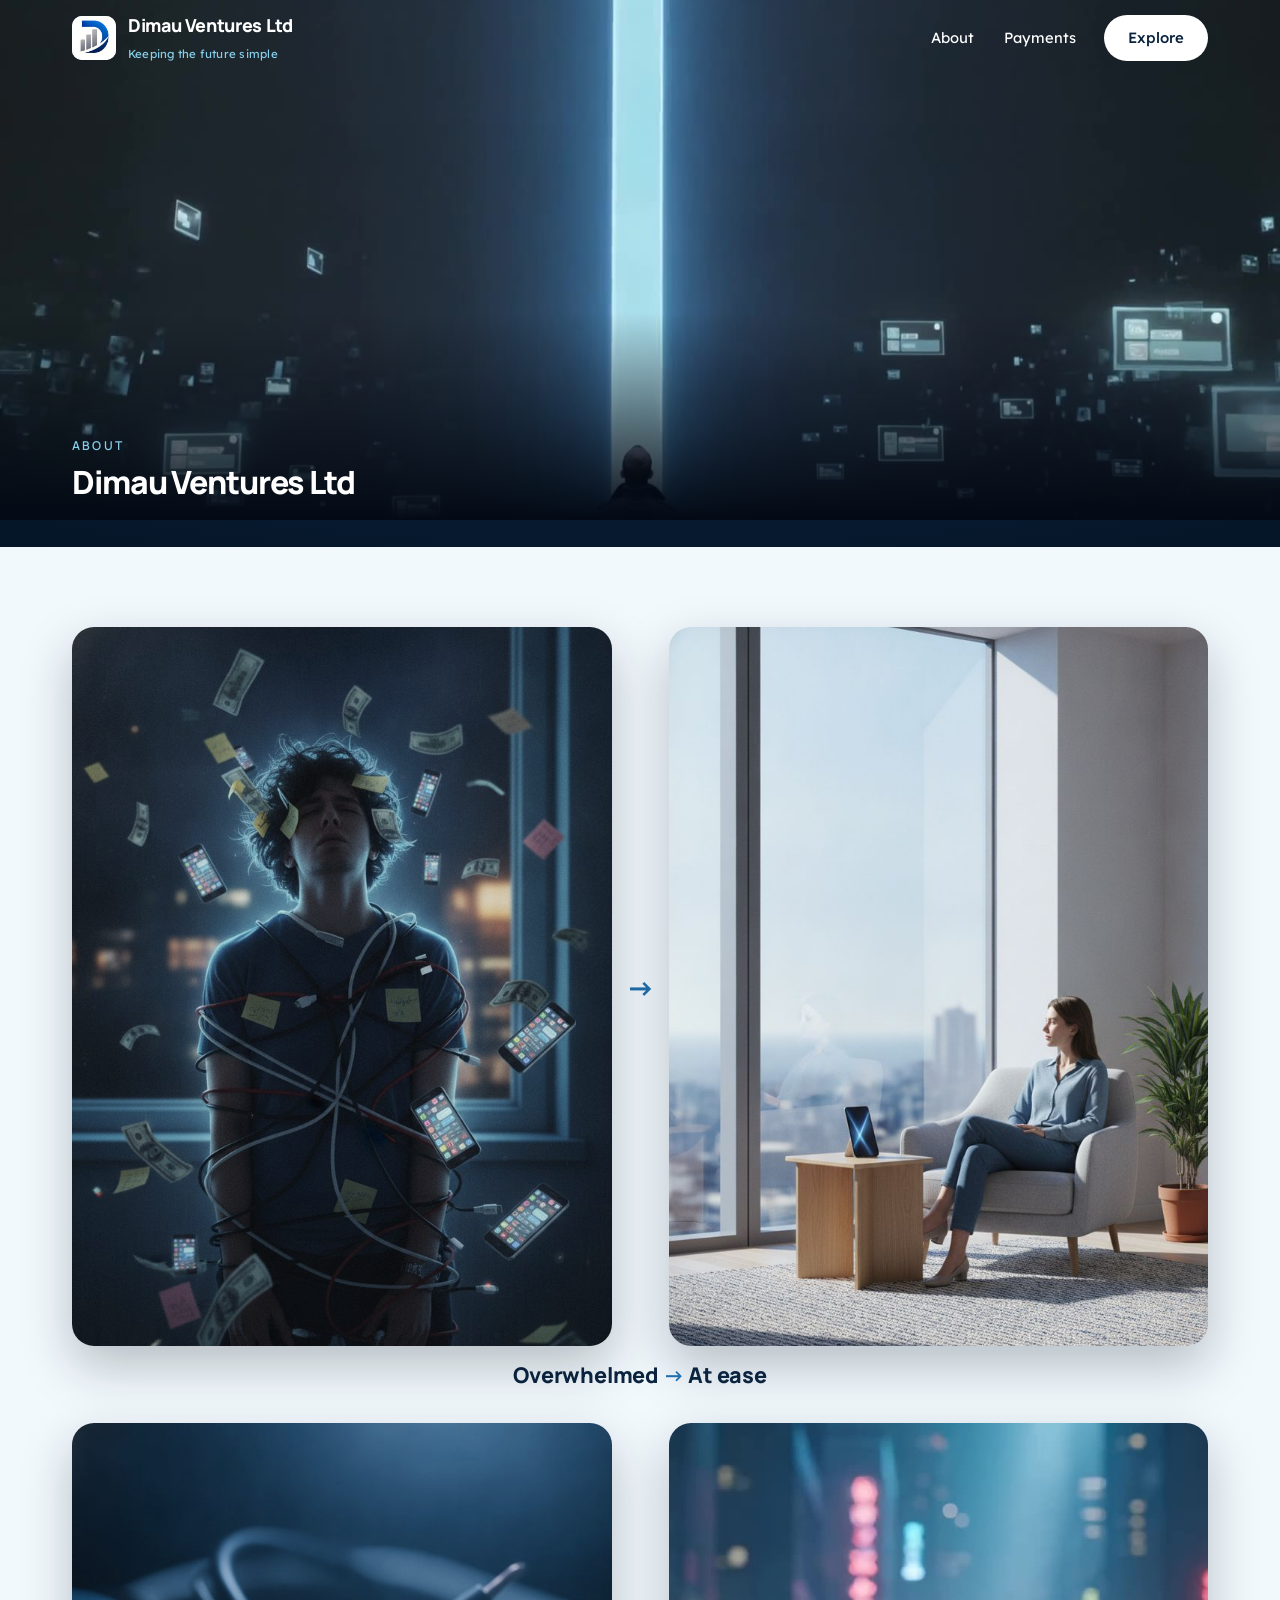
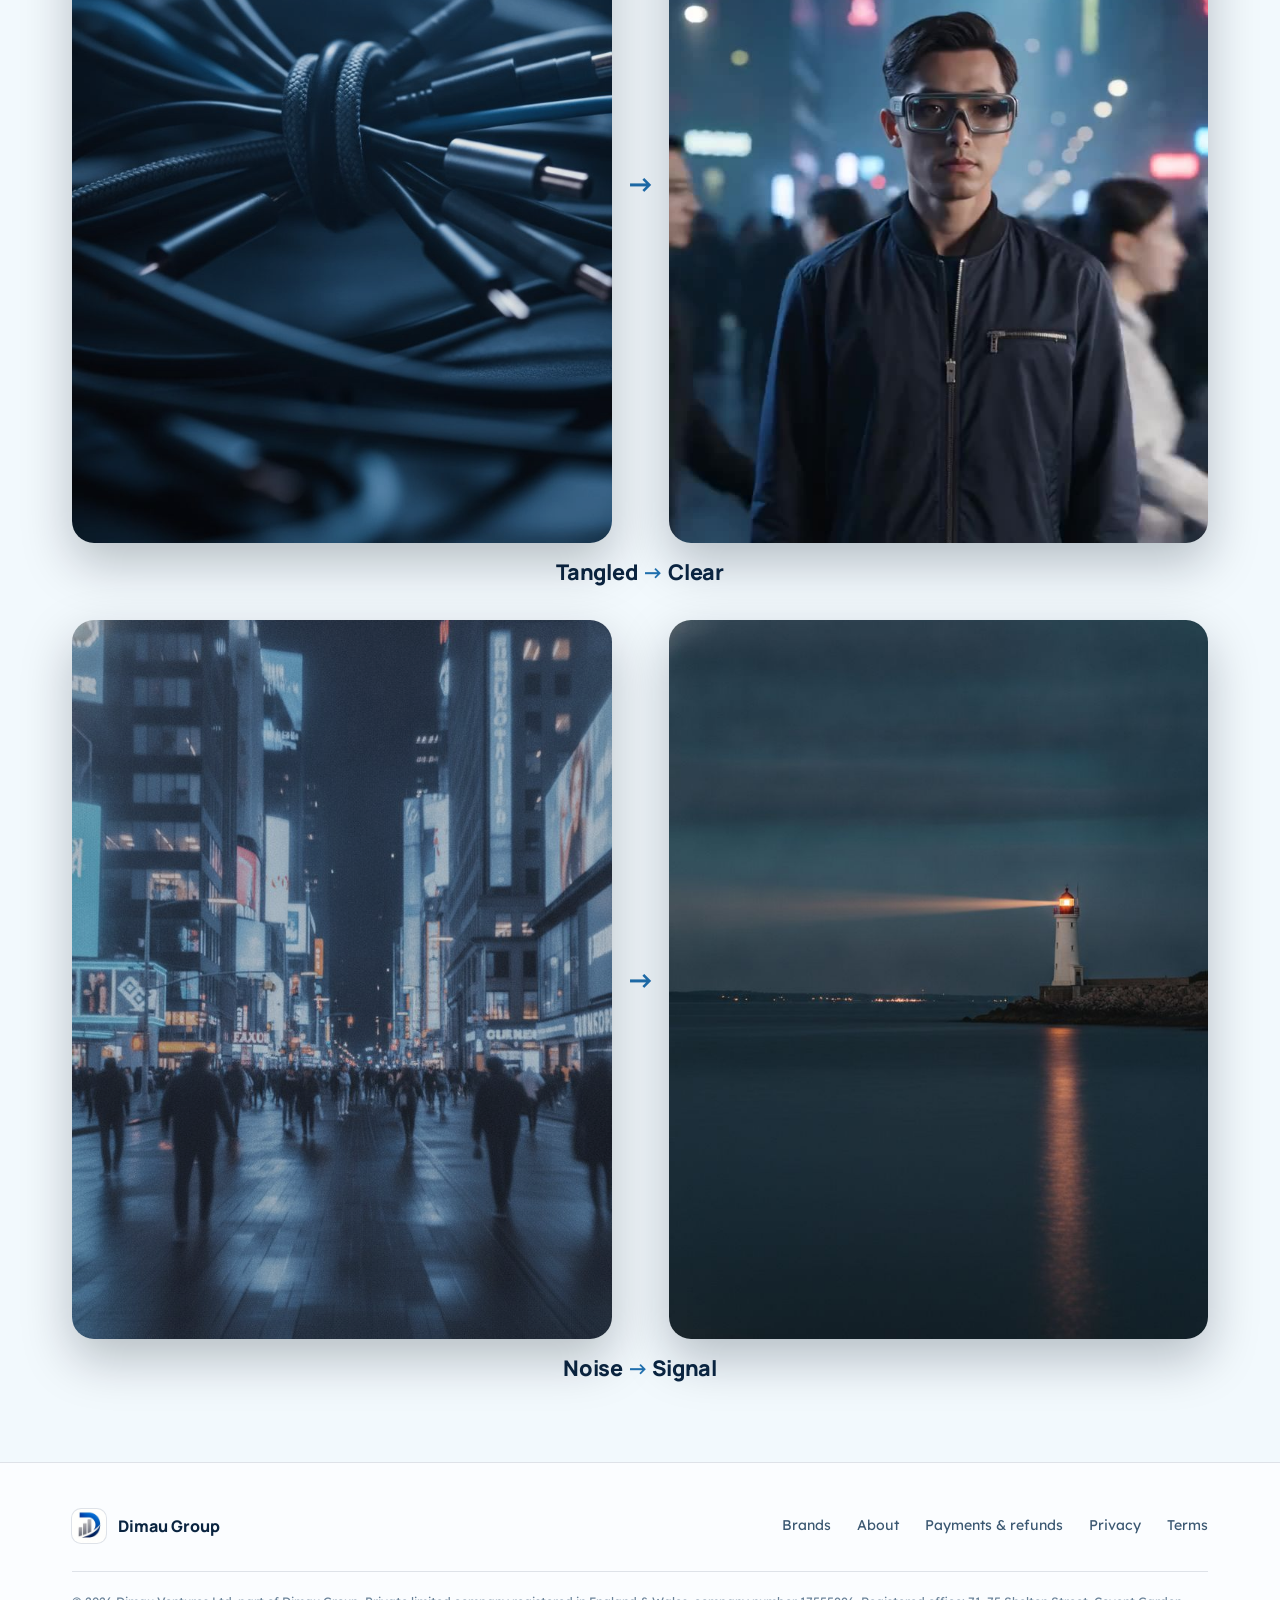
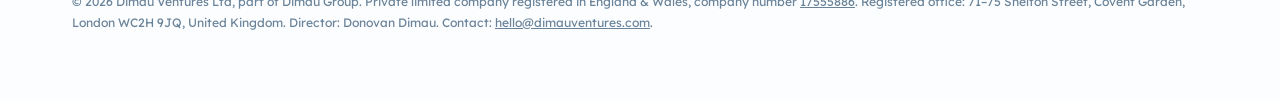
==== commit 13741fc9: "Visit counter: load the Fiji Analytics tag from ops.dimau-fintech.com (Cloudflare) Switches the tag " ====
--- a/about.html
+++ b/about.html
@@ -201,7 +201,7 @@
 .pr figcaption{text-align:center;font:800 1.35rem Manrope,sans-serif;color:#0A2440;margin-top:14px;letter-spacing:-.01em}.pr figcaption b{color:#1F6FAE}
 @media(max-width:560px){.pi2{gap:8px}.pi2 img{border-radius:16px}.pi2 i{font-size:1.2rem}.pr figcaption{font-size:1.1rem;margin-top:10px}.prs{gap:26px}}
 </style>
-<script async src="https://dimau-ops.vercel.app/api/visit?s=dimau-ventures"></script>
+<script async src="https://ops.dimau-fintech.com/api/visit?s=dimau-ventures"></script>
 <script defer src="https://static.cloudflareinsights.com/beacon.min.js" data-cf-beacon='{"token": "12b6f3cef82c43f8a47a496393089c54"}'></script>
 </head>
 <body>
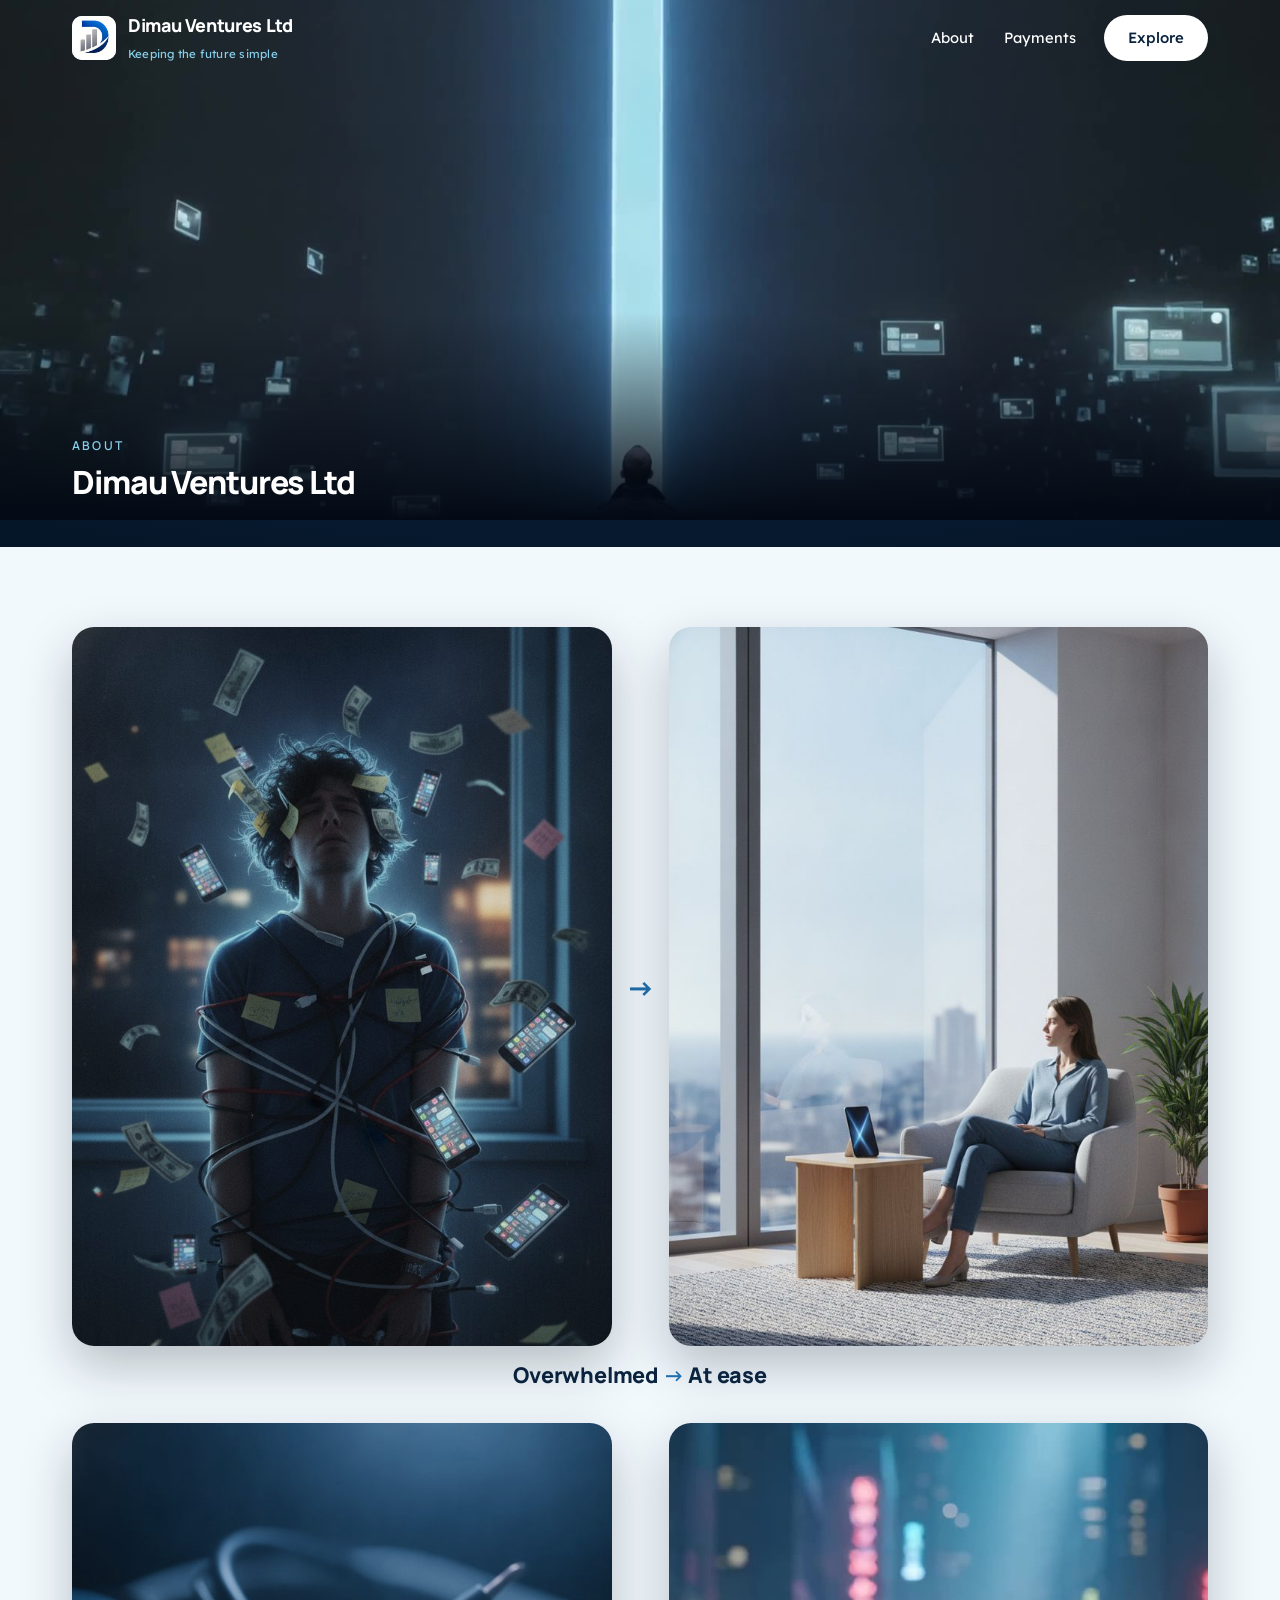
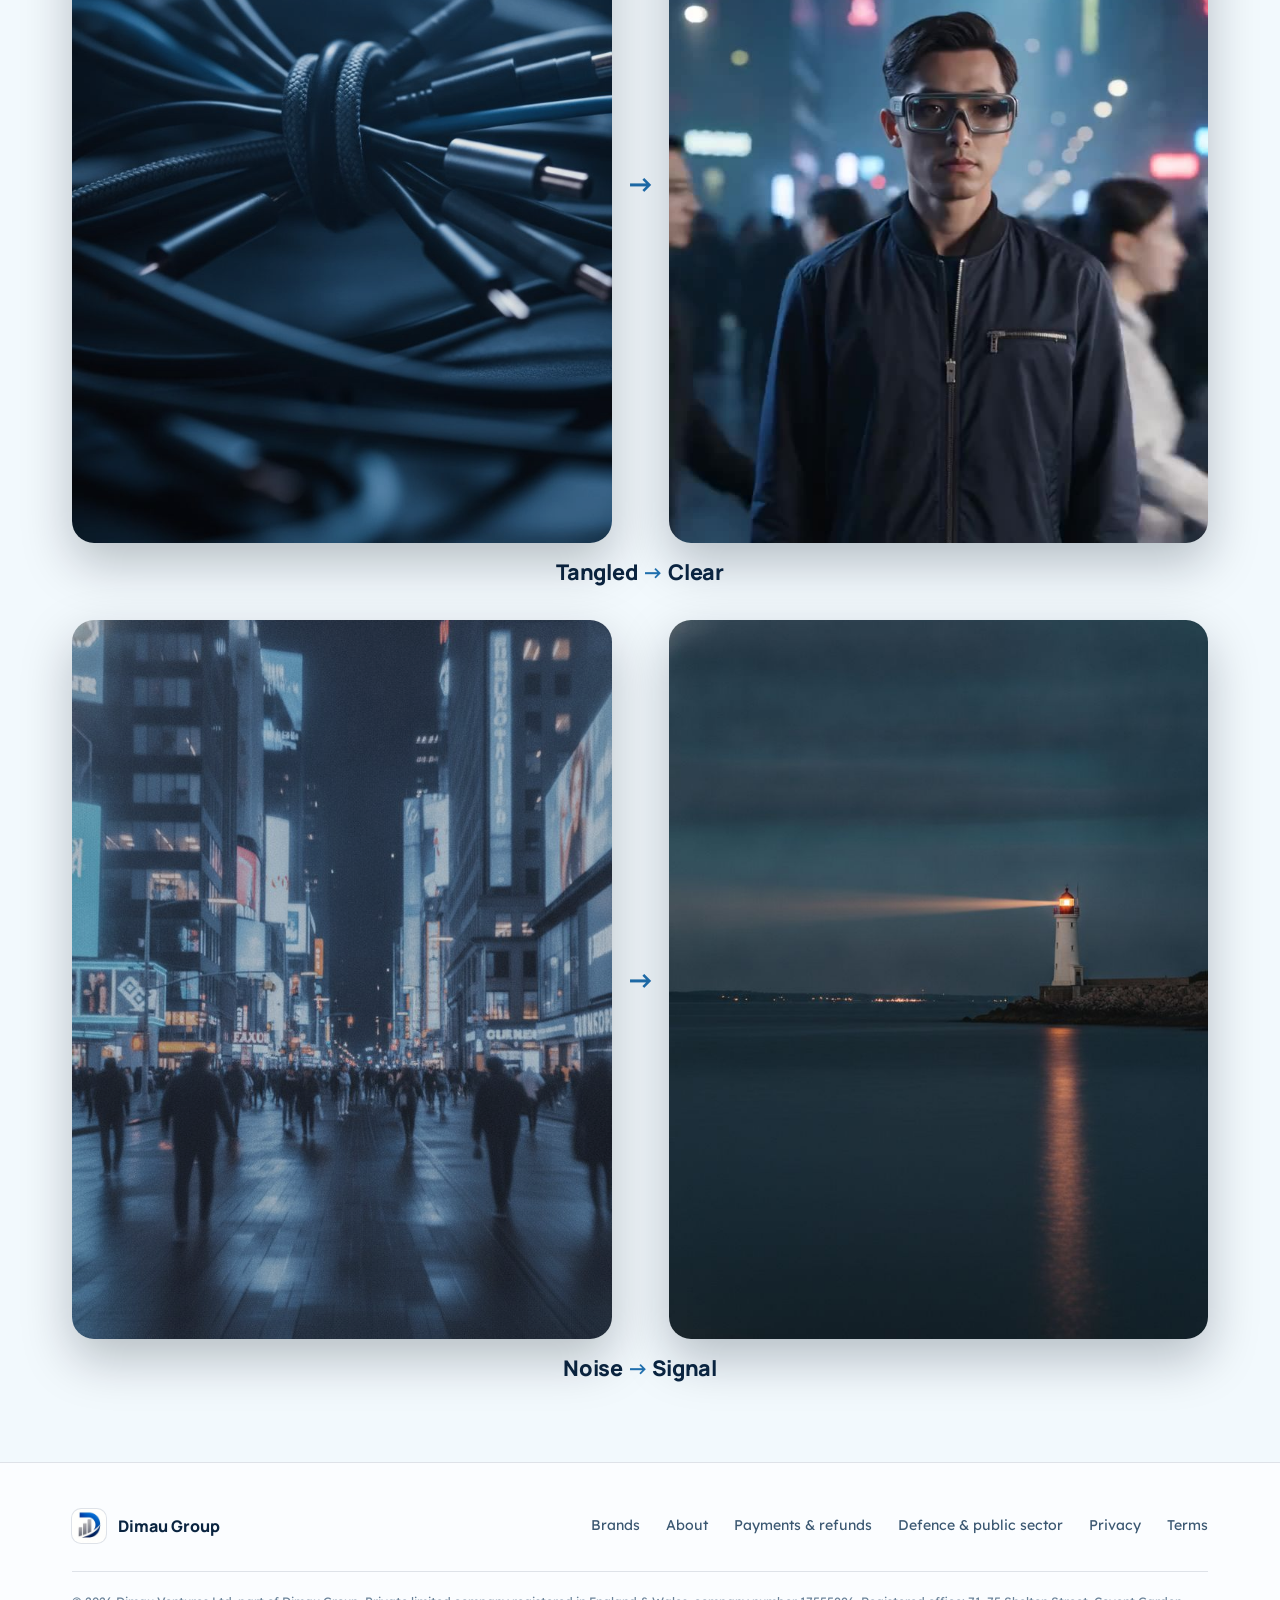
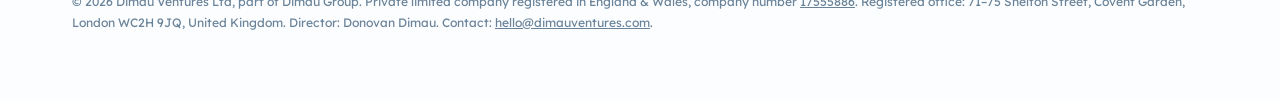
==== commit 1458681a: "Add /defence page and /defence-demo dashboard for prime subcontracting /defence: subcontract service" ====
--- a/about.html
+++ b/about.html
@@ -224,7 +224,7 @@
 <footer class="ft"><div class="w">
  <div class="tp">
   <a class="gp" href="https://dimau-fintech.com/"><img src="/dimau-logo.png" alt="Dimau logo" width="34" height="34"><b>Dimau Group</b></a>
-  <nav aria-label="Footer"><a href="/#brands">Brands</a><a href="/about">About</a><a href="/payments">Payments &amp; refunds</a><a href="/privacy">Privacy</a><a href="/terms">Terms</a></nav>
+  <nav aria-label="Footer"><a href="/#brands">Brands</a><a href="/about">About</a><a href="/payments">Payments &amp; refunds</a><a href="/defence">Defence &amp; public sector</a><a href="/privacy">Privacy</a><a href="/terms">Terms</a></nav>
  </div>
  <p class="co2">© <span id="y">2026</span> Dimau Ventures Ltd, part of Dimau Group. Private limited company registered in England &amp; Wales, company number <a href="https://find-and-update.company-information.service.gov.uk/company/17555886" target="_blank" rel="noopener">17555886</a>. Registered office: 71–75 Shelton Street, Covent Garden, London WC2H 9JQ, United Kingdom. Director: Donovan Dimau. Contact: <a href="mailto:hello@dimauventures.com">hello@dimauventures.com</a>.</p>
 </div></footer>
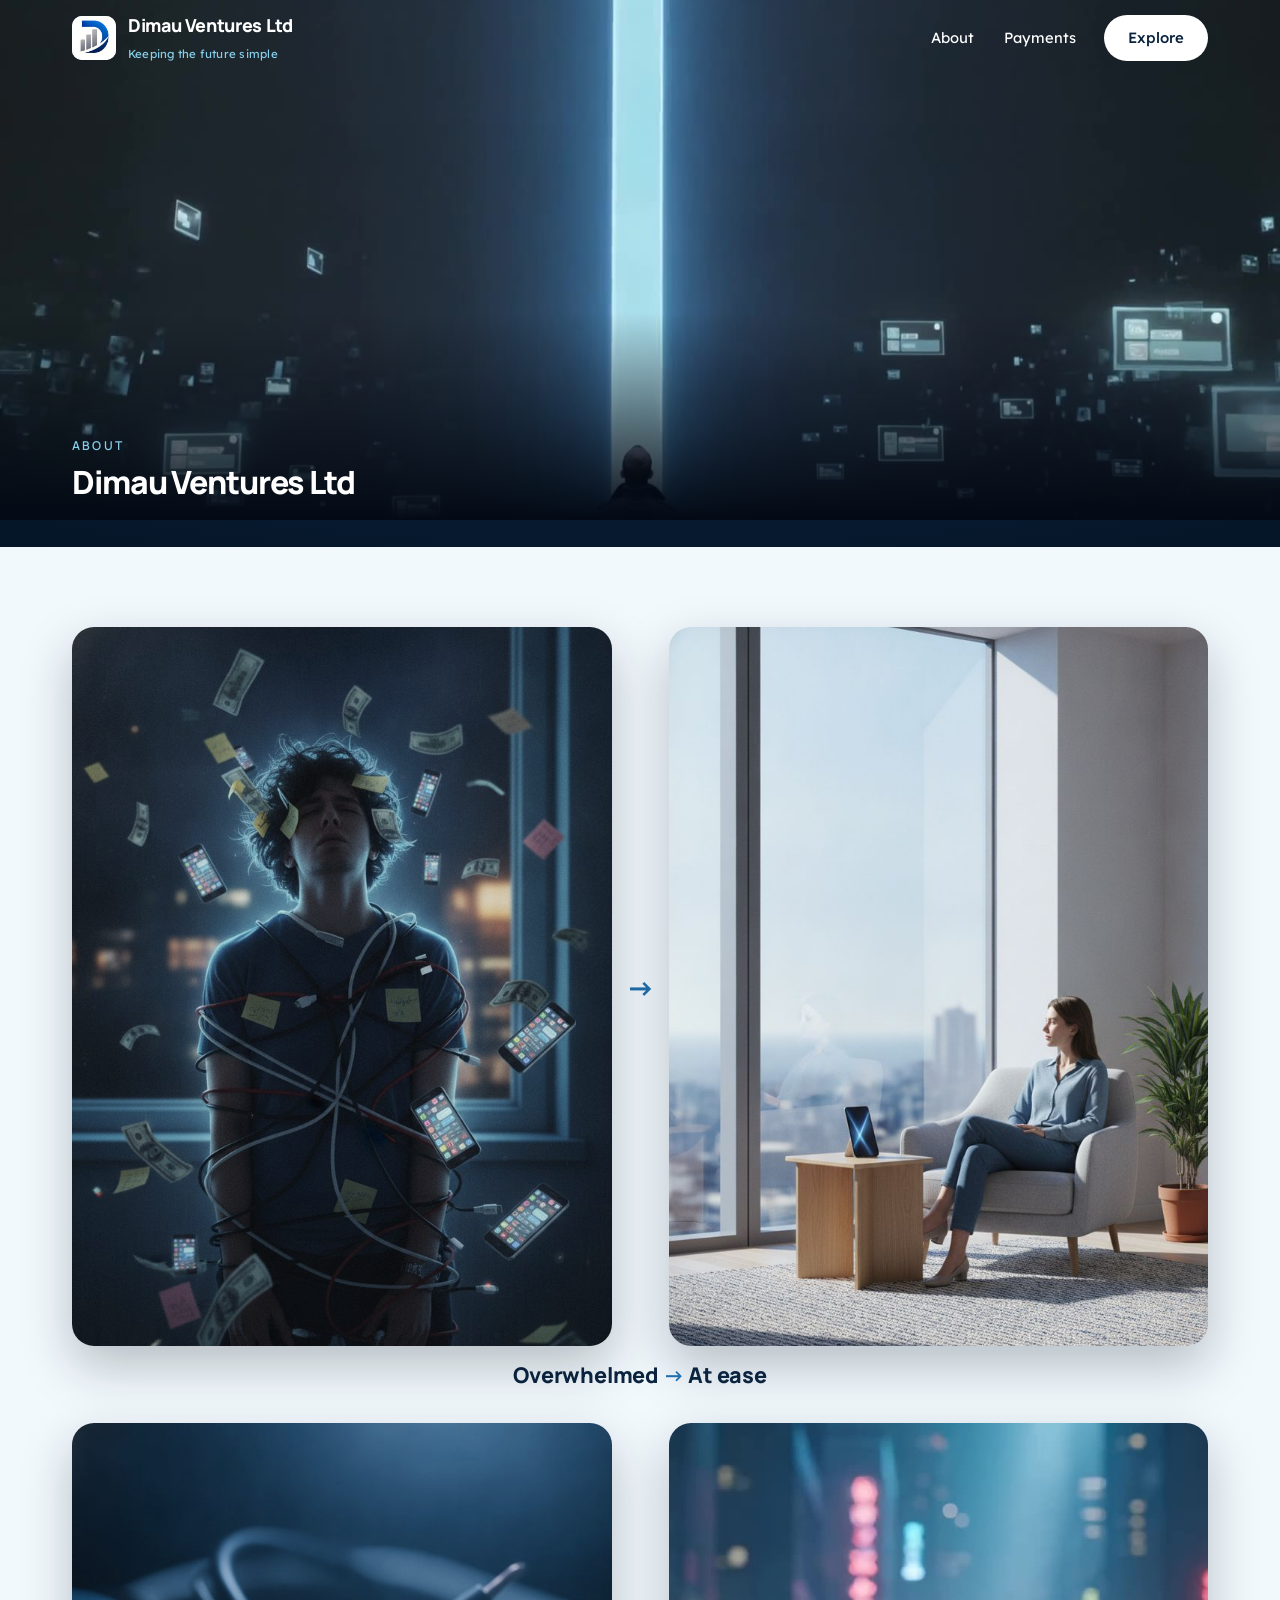
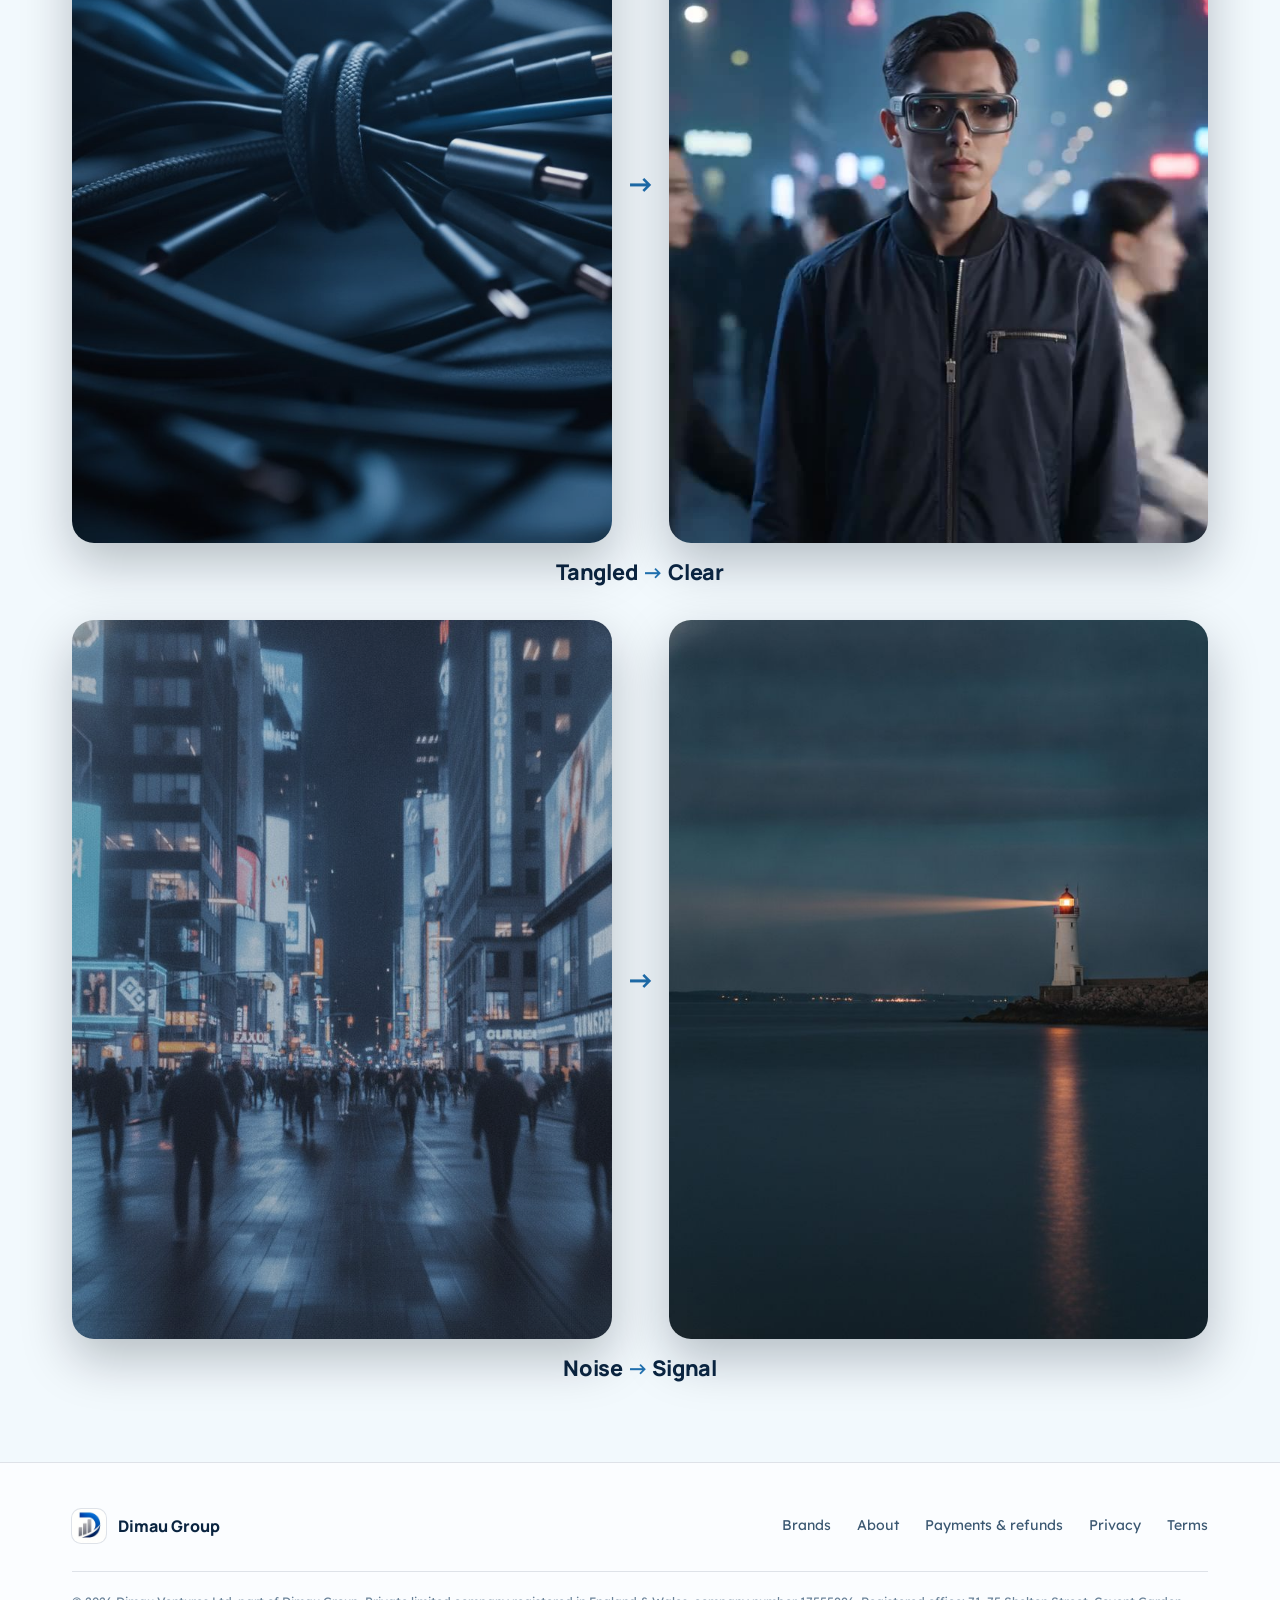
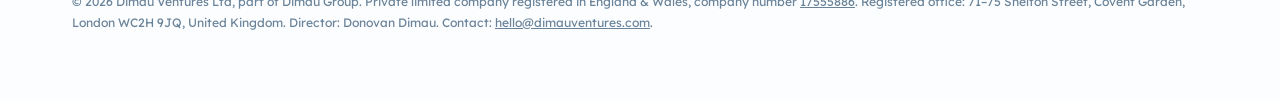
==== commit 20b10bcf: "Hide defence pages for now Footer link removed from every page; noindex,nofollow on /defence, /defen" ====
--- a/about.html
+++ b/about.html
@@ -224,7 +224,7 @@
 <footer class="ft"><div class="w">
  <div class="tp">
   <a class="gp" href="https://dimau-fintech.com/"><img src="/dimau-logo.png" alt="Dimau logo" width="34" height="34"><b>Dimau Group</b></a>
-  <nav aria-label="Footer"><a href="/#brands">Brands</a><a href="/about">About</a><a href="/payments">Payments &amp; refunds</a><a href="/defence">Defence &amp; public sector</a><a href="/privacy">Privacy</a><a href="/terms">Terms</a></nav>
+  <nav aria-label="Footer"><a href="/#brands">Brands</a><a href="/about">About</a><a href="/payments">Payments &amp; refunds</a><a href="/privacy">Privacy</a><a href="/terms">Terms</a></nav>
  </div>
  <p class="co2">© <span id="y">2026</span> Dimau Ventures Ltd, part of Dimau Group. Private limited company registered in England &amp; Wales, company number <a href="https://find-and-update.company-information.service.gov.uk/company/17555886" target="_blank" rel="noopener">17555886</a>. Registered office: 71–75 Shelton Street, Covent Garden, London WC2H 9JQ, United Kingdom. Director: Donovan Dimau. Contact: <a href="mailto:hello@dimauventures.com">hello@dimauventures.com</a>.</p>
 </div></footer>
